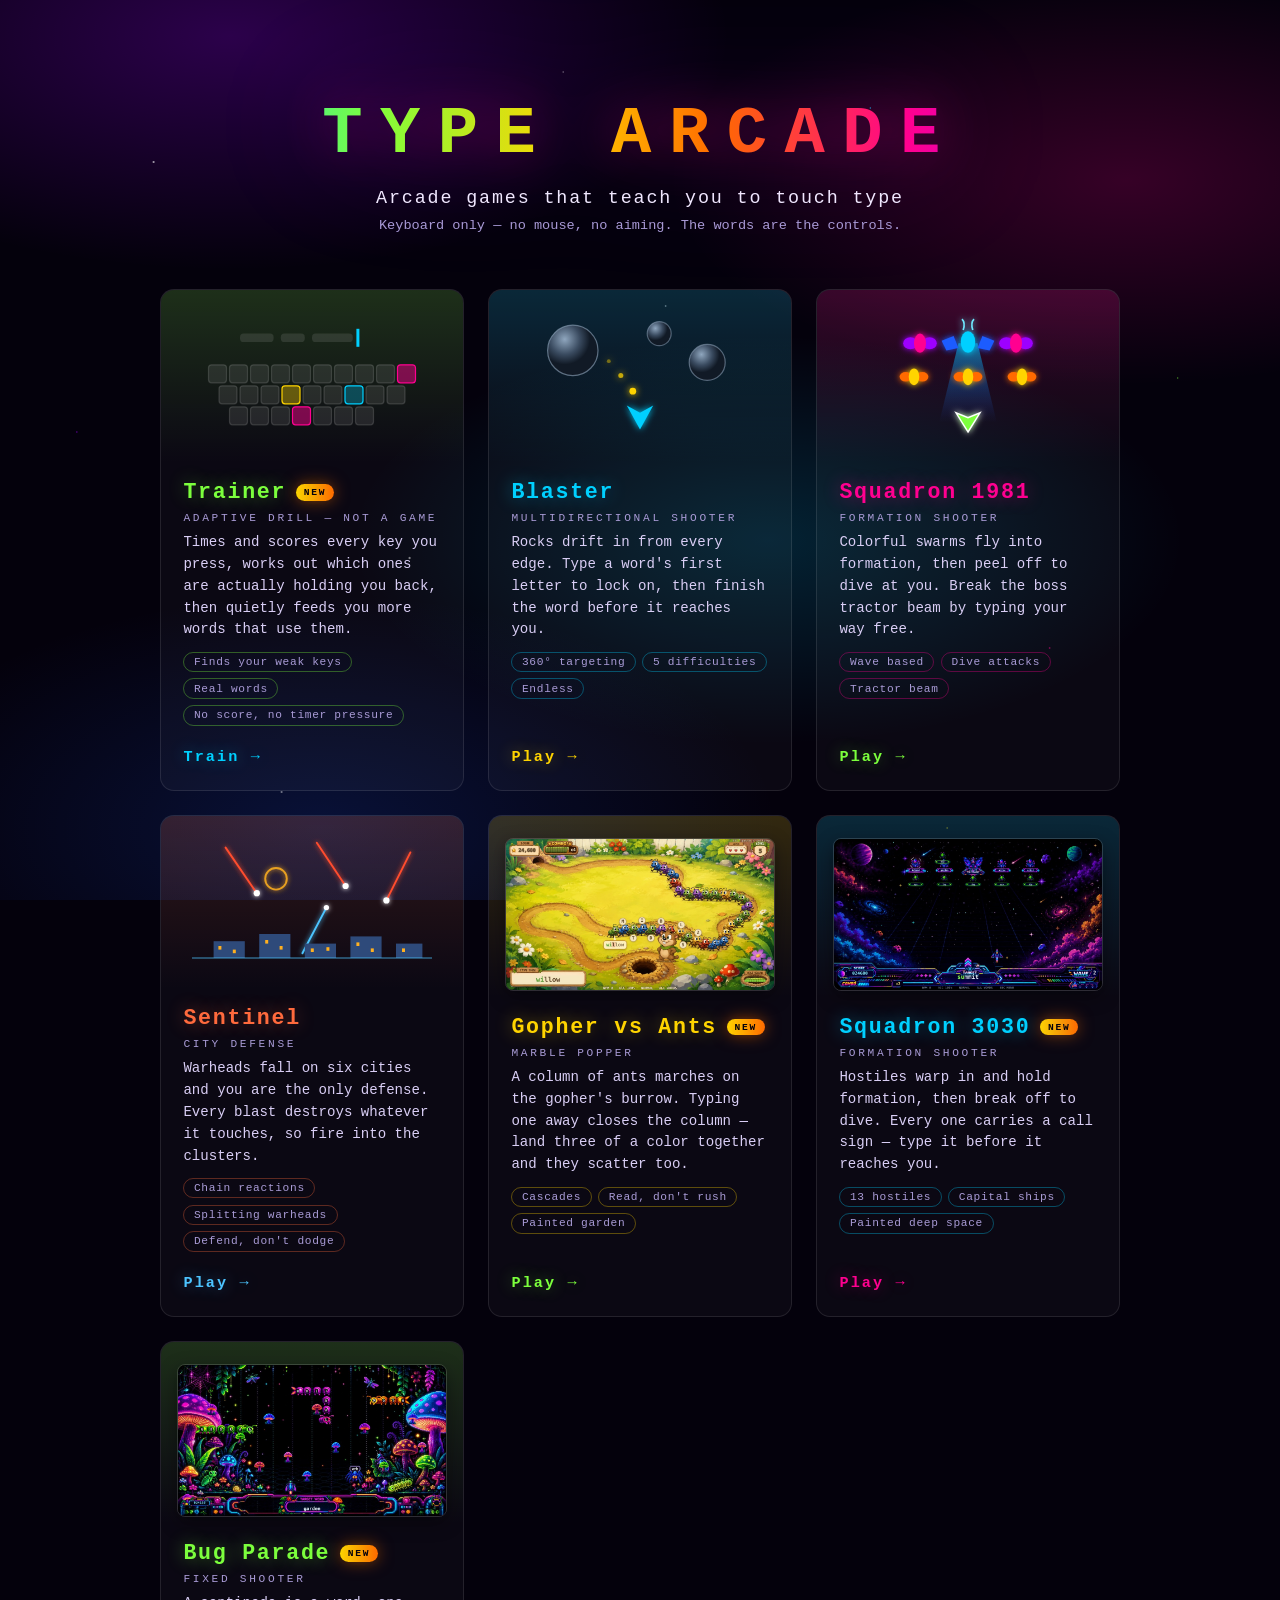
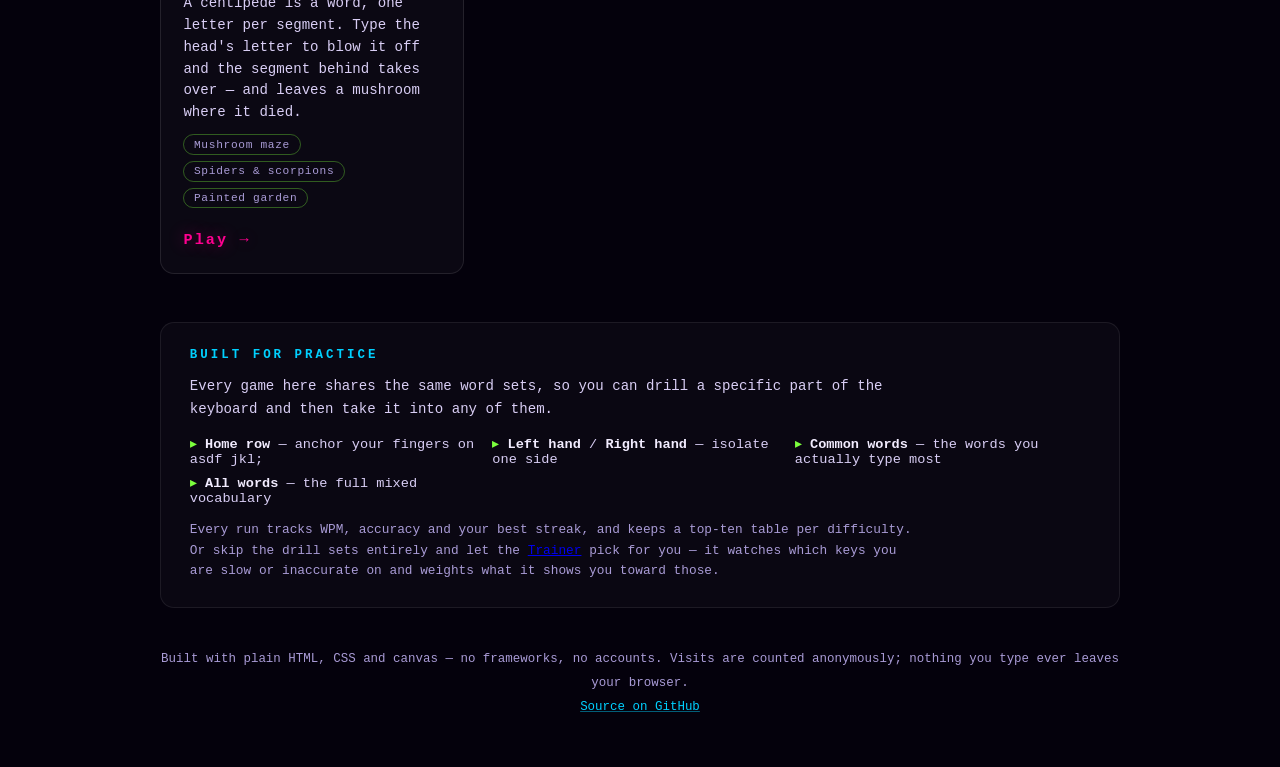
==== index.html @ c2cd56dc "Add Bug Parade, a fixed shooter in a garden A centipede is a word, one letter per segment, head firs" ====
<!DOCTYPE html>
<html lang="en">
<head>
  <meta charset="UTF-8">
  <meta name="viewport" content="width=device-width, initial-scale=1.0">
  <link rel="icon" href="/favicon.ico" sizes="32x32">
  <link rel="icon" href="/favicon.svg" type="image/svg+xml">
  <link rel="apple-touch-icon" href="/apple-touch-icon.png">
  <title>Type Arcade</title>
  <meta name="description" content="Arcade games that teach you to touch type.">
  <link rel="stylesheet" href="hub.css?v=19">
  <script data-goatcounter="https://tippitype.goatcounter.com/count"
          async src="https://gc.zgo.at/count.js"></script>
</head>
<body>
  <div class="stars" aria-hidden="true"></div>

  <header class="hero">
    <h1>TYPE ARCADE</h1>
    <p class="sub">Arcade games that teach you to touch type</p>
    <p class="note">Keyboard only &mdash; no mouse, no aiming. The words are the controls.</p>
  </header>

  <main class="games">
    <a class="card card-trainer" href="trainer/">
      <div class="art" aria-hidden="true">
        <!-- The trainer's own heatmap: most of the board resting, a couple of
             keys running hot because that is what it is currently drilling. -->
        <svg viewBox="0 0 200 120" role="img">
          <g fill="rgba(255,255,255,0.10)">
            <rect x="40" y="18" width="28" height="7" rx="3"/>
            <rect x="74" y="18" width="20" height="7" rx="3"/>
            <rect x="100" y="18" width="34" height="7" rx="3"/>
          </g>
          <rect x="137" y="14" width="2.5" height="15" fill="#00D0FF"/>

          <g fill="rgba(255,255,255,0.09)" stroke="rgba(255,255,255,0.14)" stroke-width="1">
            <rect x="13.75" y="44" width="15" height="15" rx="2.5"/>
            <rect x="31.25" y="44" width="15" height="15" rx="2.5"/>
            <rect x="48.75" y="44" width="15" height="15" rx="2.5"/>
            <rect x="66.25" y="44" width="15" height="15" rx="2.5"/>
            <rect x="83.75" y="44" width="15" height="15" rx="2.5"/>
            <rect x="101.25" y="44" width="15" height="15" rx="2.5"/>
            <rect x="118.75" y="44" width="15" height="15" rx="2.5"/>
            <rect x="136.25" y="44" width="15" height="15" rx="2.5"/>
            <rect x="153.75" y="44" width="15" height="15" rx="2.5"/>
            <rect x="22.5" y="61.5" width="15" height="15" rx="2.5"/>
            <rect x="40" y="61.5" width="15" height="15" rx="2.5"/>
            <rect x="57.5" y="61.5" width="15" height="15" rx="2.5"/>
            <rect x="92.5" y="61.5" width="15" height="15" rx="2.5"/>
            <rect x="110" y="61.5" width="15" height="15" rx="2.5"/>
            <rect x="145" y="61.5" width="15" height="15" rx="2.5"/>
            <rect x="162.5" y="61.5" width="15" height="15" rx="2.5"/>
            <rect x="31.25" y="79" width="15" height="15" rx="2.5"/>
            <rect x="48.75" y="79" width="15" height="15" rx="2.5"/>
            <rect x="66.25" y="79" width="15" height="15" rx="2.5"/>
            <rect x="101.25" y="79" width="15" height="15" rx="2.5"/>
            <rect x="118.75" y="79" width="15" height="15" rx="2.5"/>
            <rect x="136.25" y="79" width="15" height="15" rx="2.5"/>
          </g>

          <!-- Hot: what it is feeding you. Cold: the keys you already own. -->
          <g stroke-width="1">
            <rect x="171.25" y="44" width="15" height="15" rx="2.5"
                  fill="rgba(255,0,144,0.45)" stroke="#FF0090"/>
            <rect x="83.75" y="79" width="15" height="15" rx="2.5"
                  fill="rgba(255,0,144,0.45)" stroke="#FF0090"/>
            <rect x="75" y="61.5" width="15" height="15" rx="2.5"
                  fill="rgba(255,212,0,0.35)" stroke="#FFD400"/>
            <rect x="127.5" y="61.5" width="15" height="15" rx="2.5"
                  fill="rgba(0,208,255,0.28)" stroke="#00D0FF"/>
          </g>
        </svg>
      </div>
      <div class="body">
        <h2>Trainer <span class="badge">NEW</span></h2>
        <p class="genre">Adaptive drill &mdash; not a game</p>
        <p class="desc">Times and scores every key you press, works out which ones
          are actually holding you back, then quietly feeds you more words that
          use them.</p>
        <ul class="tags">
          <li>Finds your weak keys</li>
          <li>Real words</li>
          <li>No score, no timer pressure</li>
        </ul>
        <span class="play">Train &rarr;</span>
      </div>
    </a>

    <a class="card card-blaster" href="blaster/">
      <div class="art" aria-hidden="true">
        <svg viewBox="0 0 200 120" role="img">
          <defs>
            <radialGradient id="rock" cx="34%" cy="28%">
              <stop offset="0%" stop-color="#8FA6BE"/>
              <stop offset="60%" stop-color="#3A4B60"/>
              <stop offset="100%" stop-color="#111A26"/>
            </radialGradient>
            <filter id="bglow" x="-60%" y="-60%" width="220%" height="220%">
              <feGaussianBlur stdDeviation="3" result="b"/>
              <feMerge><feMergeNode in="b"/><feMergeNode in="SourceGraphic"/></feMerge>
            </filter>
          </defs>
          <circle cx="44" cy="32" r="21" fill="url(#rock)" stroke="#9FB4CC" stroke-width="1" stroke-opacity=".55"/>
          <circle cx="156" cy="42" r="15" fill="url(#rock)" stroke="#9FB4CC" stroke-width="1" stroke-opacity=".5"/>
          <circle cx="116" cy="18" r="10" fill="url(#rock)" stroke="#9FB4CC" stroke-width="1" stroke-opacity=".45"/>
          <g filter="url(#bglow)">
            <path d="M100 98 L111 78 L100 84 L89 78 Z" fill="#00D0FF"/>
            <circle cx="94" cy="66" r="2.8" fill="#FFD400"/>
            <circle cx="84" cy="53" r="2.1" fill="#FFD400" opacity=".72"/>
            <circle cx="74" cy="41" r="1.6" fill="#FFD400" opacity=".42"/>
          </g>
        </svg>
      </div>
      <div class="body">
        <h2>Blaster</h2>
        <p class="genre">Multidirectional shooter</p>
        <p class="desc">Rocks drift in from every edge. Type a word's first letter to
          lock on, then finish the word before it reaches you.</p>
        <ul class="tags">
          <li>360&deg; targeting</li>
          <li>5 difficulties</li>
          <li>Endless</li>
        </ul>
        <span class="play">Play &rarr;</span>
      </div>
    </a>

    <a class="card card-squadron" href="squadron/">
      <div class="art" aria-hidden="true">
        <!-- Mirrors the real formation: cyan/blue boss, magenta/purple
             butterflies, yellow/orange bees, lime player under the beam. -->
        <svg viewBox="0 0 200 120" role="img">
          <defs>
            <linearGradient id="beam" x1="0" y1="0" x2="0" y2="1">
              <stop offset="0%" stop-color="#00D0FF" stop-opacity=".55"/>
              <stop offset="100%" stop-color="#1E5BFF" stop-opacity="0"/>
            </linearGradient>
            <filter id="sglow" x="-70%" y="-70%" width="240%" height="240%">
              <feGaussianBlur stdDeviation="2.6" result="b"/>
              <feMerge><feMergeNode in="b"/><feMergeNode in="SourceGraphic"/></feMerge>
            </filter>
          </defs>

          <path d="M92 26 L108 26 L124 92 L76 92 Z" fill="url(#beam)"/>

          <g filter="url(#sglow)">
            <!-- boss: cyan body, blue wings -->
            <g>
              <path d="M88 20 L78 24 L82 32 L92 30 Z" fill="#1E5BFF"/>
              <path d="M112 20 L122 24 L118 32 L108 30 Z" fill="#1E5BFF"/>
              <ellipse cx="100" cy="25" rx="6" ry="9" fill="#00D0FF"/>
              <path d="M96 15 q2 -6 -1 -9 M104 15 q-2 -6 1 -9" stroke="#6FE9FF" stroke-width="1.4" fill="none"/>
            </g>
            <!-- butterflies: magenta body, purple wings -->
            <g>
              <ellipse cx="52" cy="26" rx="6" ry="5" fill="#9D00FF"/>
              <ellipse cx="68" cy="26" rx="6" ry="5" fill="#9D00FF"/>
              <ellipse cx="60" cy="26" rx="5" ry="8" fill="#FF0090"/>
              <ellipse cx="132" cy="26" rx="6" ry="5" fill="#9D00FF"/>
              <ellipse cx="148" cy="26" rx="6" ry="5" fill="#9D00FF"/>
              <ellipse cx="140" cy="26" rx="5" ry="8" fill="#FF0090"/>
            </g>
            <!-- bees: yellow body, orange wings -->
            <g>
              <ellipse cx="48" cy="54" rx="5" ry="4" fill="#FF6A00"/>
              <ellipse cx="62" cy="54" rx="5" ry="4" fill="#FF6A00"/>
              <ellipse cx="55" cy="54" rx="4.4" ry="7" fill="#FFD400"/>
              <ellipse cx="93" cy="54" rx="5" ry="4" fill="#FF6A00"/>
              <ellipse cx="107" cy="54" rx="5" ry="4" fill="#FF6A00"/>
              <ellipse cx="100" cy="54" rx="4.4" ry="7" fill="#FFD400"/>
              <ellipse cx="138" cy="54" rx="5" ry="4" fill="#FF6A00"/>
              <ellipse cx="152" cy="54" rx="5" ry="4" fill="#FF6A00"/>
              <ellipse cx="145" cy="54" rx="4.4" ry="7" fill="#FFD400"/>
            </g>
            <!-- player: lime -->
            <path d="M100 100 L110 84 L100 88 L90 84 Z" fill="#7CFF3D" stroke="#FFFFFF" stroke-width="1.2"/>
          </g>
        </svg>
      </div>
      <div class="body">
        <h2>Squadron 1981</h2>
        <p class="genre">Formation shooter</p>
        <p class="desc">Colorful swarms fly into formation, then peel off to dive at you.
          Break the boss tractor beam by typing your way free.</p>
        <ul class="tags">
          <li>Wave based</li>
          <li>Dive attacks</li>
          <li>Tractor beam</li>
        </ul>
        <span class="play">Play &rarr;</span>
      </div>
    </a>

    <a class="card card-sentinel" href="sentinel/">
      <div class="art" aria-hidden="true">
        <!-- Warheads falling on a lit skyline, with one interceptor rising -->
        <svg viewBox="0 0 200 120" role="img">
          <defs>
            <filter id="nglow" x="-70%" y="-70%" width="240%" height="240%">
              <feGaussianBlur stdDeviation="2.4" result="b"/>
              <feMerge><feMergeNode in="b"/><feMergeNode in="SourceGraphic"/></feMerge>
            </filter>
          </defs>
          <g filter="url(#nglow)" stroke-linecap="round">
            <path d="M28 8 L54 46" stroke="#FF4D2E" stroke-width="1.6" fill="none"/>
            <circle cx="54" cy="46" r="2.6" fill="#FFFFFF"/>
            <path d="M104 4 L128 40" stroke="#FF4D2E" stroke-width="1.6" fill="none"/>
            <circle cx="128" cy="40" r="2.6" fill="#FFFFFF"/>
            <path d="M182 12 L162 52" stroke="#FF4D2E" stroke-width="1.6" fill="none"/>
            <circle cx="162" cy="52" r="2.6" fill="#FFFFFF"/>
            <path d="M92 96 L112 58" stroke="#4DC4FF" stroke-width="1.6" fill="none"/>
            <circle cx="112" cy="58" r="2.2" fill="#FFFFFF"/>
            <circle cx="70" cy="34" r="9" fill="none" stroke="#FFB020" stroke-width="1.6" opacity=".85"/>
          </g>
          <g fill="#2E4A7A">
            <rect x="18" y="86" width="26" height="14"/>
            <rect x="56" y="80" width="26" height="20"/>
            <rect x="94" y="88" width="26" height="12"/>
            <rect x="132" y="82" width="26" height="18"/>
            <rect x="170" y="88" width="22" height="12"/>
          </g>
          <g fill="#FFB020">
            <rect x="22" y="90" width="2.5" height="3"/><rect x="34" y="93" width="2.5" height="3"/>
            <rect x="61" y="85" width="2.5" height="3"/><rect x="73" y="90" width="2.5" height="3"/>
            <rect x="99" y="92" width="2.5" height="3"/><rect x="112" y="91" width="2.5" height="3"/>
            <rect x="137" y="87" width="2.5" height="3"/><rect x="149" y="92" width="2.5" height="3"/>
            <rect x="175" y="92" width="2.5" height="3"/>
          </g>
          <path d="M0 100 L200 100" stroke="#4DC4FF" stroke-width="1.2" opacity=".5"/>
        </svg>
      </div>
      <div class="body">
        <h2>Sentinel</h2>
        <p class="genre">City defense</p>
        <p class="desc">Warheads fall on six cities and you are the only defense.
          Every blast destroys whatever it touches, so fire into the clusters.</p>
        <ul class="tags">
          <li>Chain reactions</li>
          <li>Splitting warheads</li>
          <li>Defend, don't dodge</li>
        </ul>
        <span class="play">Play &rarr;</span>
      </div>
    </a>

    <a class="card card-burrow" href="burrow/">
      <div class="art" aria-hidden="true">
        <!-- The real thing: a frame of play, rather than a drawing of it -->
        <img src="burrow/images/card.jpg" alt="" width="960" height="540" loading="lazy">
      </div>
      <div class="body">
        <h2>Gopher vs Ants <span class="badge">NEW</span></h2>
        <p class="genre">Marble popper</p>
        <p class="desc">A column of ants marches on the gopher's burrow. Typing one
          away closes the column &mdash; land three of a color together and they
          scatter too.</p>
        <ul class="tags">
          <li>Cascades</li>
          <li>Read, don't rush</li>
          <li>Painted garden</li>
        </ul>
        <span class="play">Play &rarr;</span>
      </div>
    </a>

    <a class="card card-sq3030" href="squadron3030/">
      <div class="art" aria-hidden="true">
        <!-- A frame of play, rather than a drawing of it -->
        <img src="squadron3030/images/card.jpg" alt="" width="960" height="540" loading="lazy">
      </div>
      <div class="body">
        <h2>Squadron 3030 <span class="badge">NEW</span></h2>
        <p class="genre">Formation shooter</p>
        <p class="desc">Hostiles warp in and hold formation, then break off to dive.
          Every one carries a call sign &mdash; type it before it reaches you.</p>
        <ul class="tags">
          <li>13 hostiles</li>
          <li>Capital ships</li>
          <li>Painted deep space</li>
        </ul>
        <span class="play">Play &rarr;</span>
      </div>
    </a>

    <a class="card card-bugparade" href="bugparade/">
      <div class="art" aria-hidden="true">
        <!-- A frame of play, rather than a drawing of it -->
        <img src="bugparade/images/card.jpg" alt="" width="960" height="540" loading="lazy">
      </div>
      <div class="body">
        <h2>Bug Parade <span class="badge">NEW</span></h2>
        <p class="genre">Fixed shooter</p>
        <p class="desc">A centipede is a word, one letter per segment. Type the
          head's letter to blow it off and the segment behind takes over &mdash;
          and leaves a mushroom where it died.</p>
        <ul class="tags">
          <li>Mushroom maze</li>
          <li>Spiders &amp; scorpions</li>
          <li>Painted garden</li>
        </ul>
        <span class="play">Play &rarr;</span>
      </div>
    </a>
  </main>

  <section class="drills">
    <h3>Built for practice</h3>
    <p>Every game here shares the same word sets, so you can drill a specific part of
      the keyboard and then take it into any of them.</p>
    <ul>
      <li><strong>Home row</strong> &mdash; anchor your fingers on asdf&nbsp;jkl;</li>
      <li><strong>Left hand</strong> / <strong>Right hand</strong> &mdash; isolate one side</li>
      <li><strong>Common words</strong> &mdash; the words you actually type most</li>
      <li><strong>All words</strong> &mdash; the full mixed vocabulary</li>
    </ul>
    <p class="stat-note">Every run tracks WPM, accuracy and your best streak, and
      keeps a top-ten table per difficulty.</p>
    <p class="stat-note">Or skip the drill sets entirely and let the
      <a href="trainer/">Trainer</a> pick for you &mdash; it watches which keys you
      are slow or inaccurate on and weights what it shows you toward those.</p>
  </section>

  <footer>
    <p>Built with plain HTML, CSS and canvas &mdash; no frameworks, no accounts.
      Visits are counted anonymously; nothing you type ever leaves your browser.</p>
    <p><a href="https://github.com/nscott9350/TypingGames">Source on GitHub</a></p>
  </footer>
</body>
</html>
---- hub.css ----
* {
  margin: 0;
  padding: 0;
  box-sizing: border-box;
}

:root {
  --mono: ui-monospace, "SF Mono", Menlo, Consolas, "Courier New", monospace;

  /* The same pure hues the games use, so the front door matches the rooms */
  --blue: #1E5BFF;
  --cyan: #00D0FF;
  --purple: #9D00FF;
  --magenta: #FF0090;
  --orange: #FF6A00;
  --yellow: #FFD400;
  --lime: #7CFF3D;

  --text: #F2ECFF;
  --dim: #A99BD6;
  --bg: #04010C;
}

html {
  scroll-behavior: smooth;
}

body {
  min-height: 100%;
  font-family: var(--mono);
  color: var(--text);
  /* Tight saturated pools over a near-black ground, matching the games */
  background:
    radial-gradient(ellipse 60% 40% at 18% 4%, rgba(157, 0, 255, 0.26), transparent 65%),
    radial-gradient(ellipse 55% 35% at 88% 20%, rgba(255, 0, 144, 0.2), transparent 65%),
    radial-gradient(ellipse 50% 35% at 60% 60%, rgba(0, 208, 255, 0.16), transparent 65%),
    radial-gradient(ellipse 55% 40% at 25% 92%, rgba(30, 91, 255, 0.18), transparent 65%),
    var(--bg);
  background-attachment: fixed;
  padding: 0 1.25rem 3rem;
  -webkit-font-smoothing: antialiased;
}

/* Starfield with a few colored stars, as in the games */
.stars {
  position: fixed;
  inset: 0;
  pointer-events: none;
  z-index: 0;
  background-image:
    radial-gradient(1.5px 1.5px at 12% 18%, rgba(255,255,255,0.85), transparent),
    radial-gradient(1.2px 1.2px at 68% 12%, rgba(0,208,255,0.8), transparent),
    radial-gradient(1.6px 1.6px at 32% 62%, rgba(255,255,255,0.7), transparent),
    radial-gradient(1.3px 1.3px at 82% 72%, rgba(255,0,144,0.65), transparent),
    radial-gradient(1.3px 1.3px at 52% 34%, rgba(255,255,255,0.55), transparent),
    radial-gradient(1.2px 1.2px at 92% 42%, rgba(124,255,61,0.6), transparent),
    radial-gradient(1.5px 1.5px at 22% 88%, rgba(255,255,255,0.6), transparent),
    radial-gradient(1.2px 1.2px at 74% 92%, rgba(255,212,0,0.55), transparent),
    radial-gradient(1.1px 1.1px at 44% 8%, rgba(255,255,255,0.5), transparent),
    radial-gradient(1.2px 1.2px at 6% 48%, rgba(157,0,255,0.6), transparent);
  background-size: 100% 100%;
}

.hero, .games, .drills, footer {
  position: relative;
  z-index: 1;
  max-width: 60rem;
  margin: 0 auto;
}

.hero {
  text-align: center;
  padding: clamp(3rem, 9vw, 6rem) 0 clamp(2rem, 5vw, 3.5rem);
}

.hero h1 {
  font-size: clamp(2.1rem, 7vw, 4.2rem);
  letter-spacing: 0.26em;
  font-weight: 700;
  /* Runs the full arcade spectrum, each stop a pure hue */
  background: linear-gradient(90deg,
    var(--cyan) 0%,
    var(--lime) 22%,
    var(--yellow) 42%,
    var(--orange) 58%,
    var(--magenta) 78%,
    var(--purple) 100%);
  -webkit-background-clip: text;
  background-clip: text;
  color: transparent;
  filter: drop-shadow(0 0 26px rgba(255, 0, 144, 0.45))
          drop-shadow(0 0 60px rgba(157, 0, 255, 0.3));
}

.hero .sub {
  margin-top: 1rem;
  font-size: clamp(0.95rem, 2vw, 1.15rem);
  color: var(--text);
  letter-spacing: 0.1em;
}

.hero .note {
  margin-top: 0.55rem;
  font-size: 0.85rem;
  color: var(--dim);
}

/* ---- Game cards ---- */
.games {
  display: grid;
  grid-template-columns: repeat(auto-fit, minmax(19rem, 1fr));
  gap: 1.5rem;
}

.card {
  --accent: var(--cyan);
  --accent-2: var(--yellow);
  display: flex;
  flex-direction: column;
  text-decoration: none;
  color: inherit;
  border-radius: 14px;
  overflow: hidden;
  background: rgba(255, 255, 255, 0.03);
  border: 1px solid rgba(255, 255, 255, 0.1);
  transition: transform 0.18s ease, box-shadow 0.18s ease, border-color 0.18s ease;
}

.card-trainer {
  --accent: var(--lime);
  --accent-2: var(--cyan);
}

.card-squadron {
  --accent: var(--magenta);
  --accent-2: var(--lime);
}

.card-sentinel {
  --accent: #FF6A3D;
  --accent-2: #4DC4FF;
}

.card-burrow {
  --accent: #FFD400;
  --accent-2: #7CFF3D;
}

.card-sq3030 {
  --accent: #00D0FF;
  --accent-2: #FF0090;
}

.card-bugparade {
  --accent: #7CFF3D;
  --accent-2: #FF0090;
}

.card:hover {
  transform: translateY(-5px);
  border-color: color-mix(in srgb, var(--accent) 55%, transparent);
  box-shadow: 0 14px 44px color-mix(in srgb, var(--accent) 32%, transparent);
}

.art {
  padding: 1.4rem 1rem 0.4rem;
  display: flex;
  justify-content: center;
  /* Plain fallback first: where color-mix is unsupported the whole
     declaration is dropped, and a shorthand would leave nothing behind. */
  background: linear-gradient(180deg, rgba(255, 255, 255, 0.07), transparent);
  background: linear-gradient(180deg,
    color-mix(in srgb, var(--accent) 16%, transparent), transparent);
}

.art svg {
  width: 100%;
  max-width: 15rem;
  height: auto;
}

/* The painted games' cards carry a frame of the game itself rather than line
   art, so they want a little more room and an edge to sit behind. */
.art img {
  width: 100%;
  max-width: 17rem;
  height: auto;
  border-radius: 8px;
  border: 1px solid rgba(255, 255, 255, 0.14);
  box-shadow: 0 6px 18px rgba(0, 0, 0, 0.4);
}

.body {
  padding: 1.1rem 1.4rem 1.5rem;
  display: flex;
  flex-direction: column;
  gap: 0.5rem;
  flex: 1;
}

.body h2 {
  font-size: 1.35rem;
  letter-spacing: 0.08em;
  display: flex;
  align-items: center;
  gap: 0.6rem;
  flex-wrap: wrap;
  color: var(--accent);
  text-shadow: 0 0 18px color-mix(in srgb, var(--accent) 45%, transparent);
}

.badge {
  font-size: 0.6rem;
  letter-spacing: 0.18em;
  font-weight: bold;
  color: #04010C;
  background: linear-gradient(90deg, var(--yellow), var(--orange));
  padding: 0.18rem 0.5rem;
  border-radius: 999px;
  box-shadow: 0 0 16px rgba(255, 106, 0, 0.5);
}

.genre {
  font-size: 0.7rem;
  letter-spacing: 0.24em;
  text-transform: uppercase;
  color: var(--dim);
}

.desc {
  font-size: 0.88rem;
  line-height: 1.55;
  color: #D9CEF5;
}

.tags {
  list-style: none;
  display: flex;
  flex-wrap: wrap;
  gap: 0.4rem;
  margin-top: 0.15rem;
}

.tags li {
  font-size: 0.7rem;
  letter-spacing: 0.06em;
  color: var(--dim);
  border: 1px solid rgba(255, 255, 255, 0.18);
  border-color: color-mix(in srgb, var(--accent) 34%, transparent);
  border-radius: 999px;
  padding: 0.2rem 0.6rem;
}

.play {
  margin-top: auto;
  padding-top: 0.9rem;
  font-size: 0.95rem;
  letter-spacing: 0.14em;
  font-weight: bold;
  color: var(--accent-2);
  text-shadow: 0 0 16px color-mix(in srgb, var(--accent-2) 45%, transparent);
}

/* ---- Practice section ---- */
.drills {
  margin-top: 3rem;
  padding: 1.6rem 1.8rem;
  border-radius: 14px;
  background: rgba(255, 255, 255, 0.028);
  border: 1px solid rgba(255, 255, 255, 0.08);
}

.drills h3 {
  font-size: 0.78rem;
  letter-spacing: 0.24em;
  text-transform: uppercase;
  color: var(--cyan);
  margin-bottom: 0.8rem;
}

.drills p {
  font-size: 0.88rem;
  line-height: 1.6;
  color: #D9CEF5;
  max-width: 46rem;
}

.drills ul {
  list-style: none;
  margin: 0.9rem 0;
  display: grid;
  grid-template-columns: repeat(auto-fit, minmax(15rem, 1fr));
  gap: 0.45rem;
  font-size: 0.85rem;
  color: #D9CEF5;
}

.drills li::before {
  content: "▸ ";
  color: var(--lime);
}

.drills strong { color: var(--text); }

.stat-note {
  font-size: 0.8rem !important;
  color: var(--dim) !important;
}

footer {
  margin-top: 2.5rem;
  text-align: center;
  font-size: 0.78rem;
  color: var(--dim);
  line-height: 1.9;
}

footer a {
  color: var(--cyan);
  text-decoration-color: color-mix(in srgb, var(--cyan) 45%, transparent);
}

footer a:hover { color: var(--lime); }
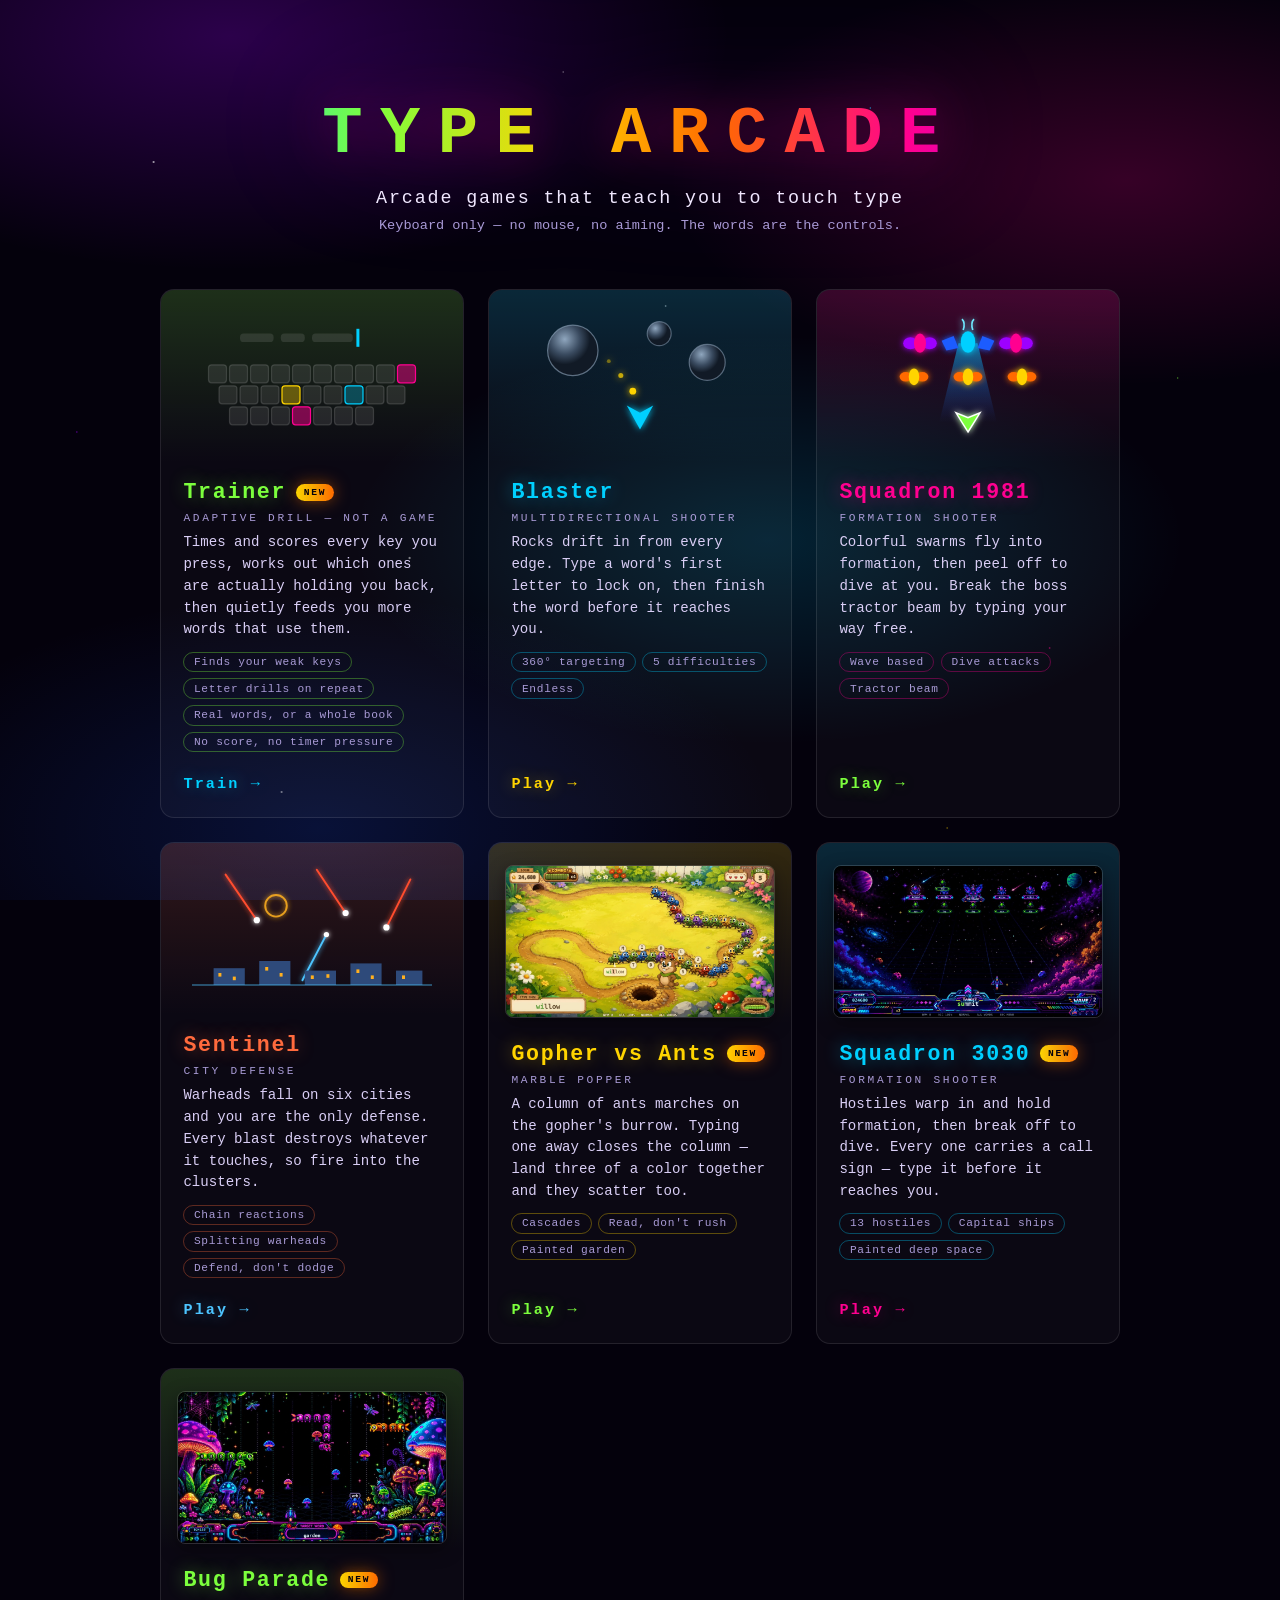
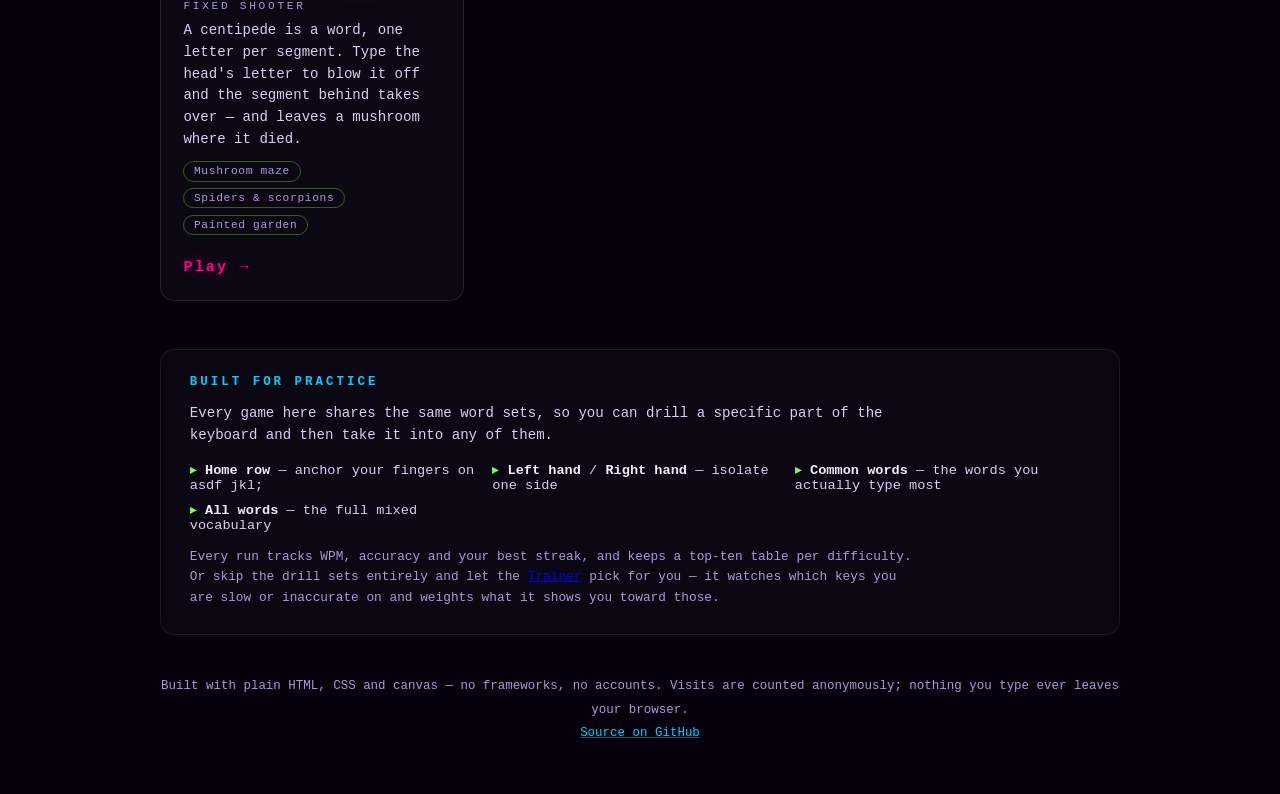
==== commit 62042781: "Repeat one letter drill until the reach sticks The drill exists to measure you, so it never shows th" ====
--- a/index.html
+++ b/index.html
@@ -80,7 +80,8 @@
           use them.</p>
         <ul class="tags">
           <li>Finds your weak keys</li>
-          <li>Real words</li>
+          <li>Letter drills on repeat</li>
+          <li>Real words, or a whole book</li>
           <li>No score, no timer pressure</li>
         </ul>
         <span class="play">Train &rarr;</span>
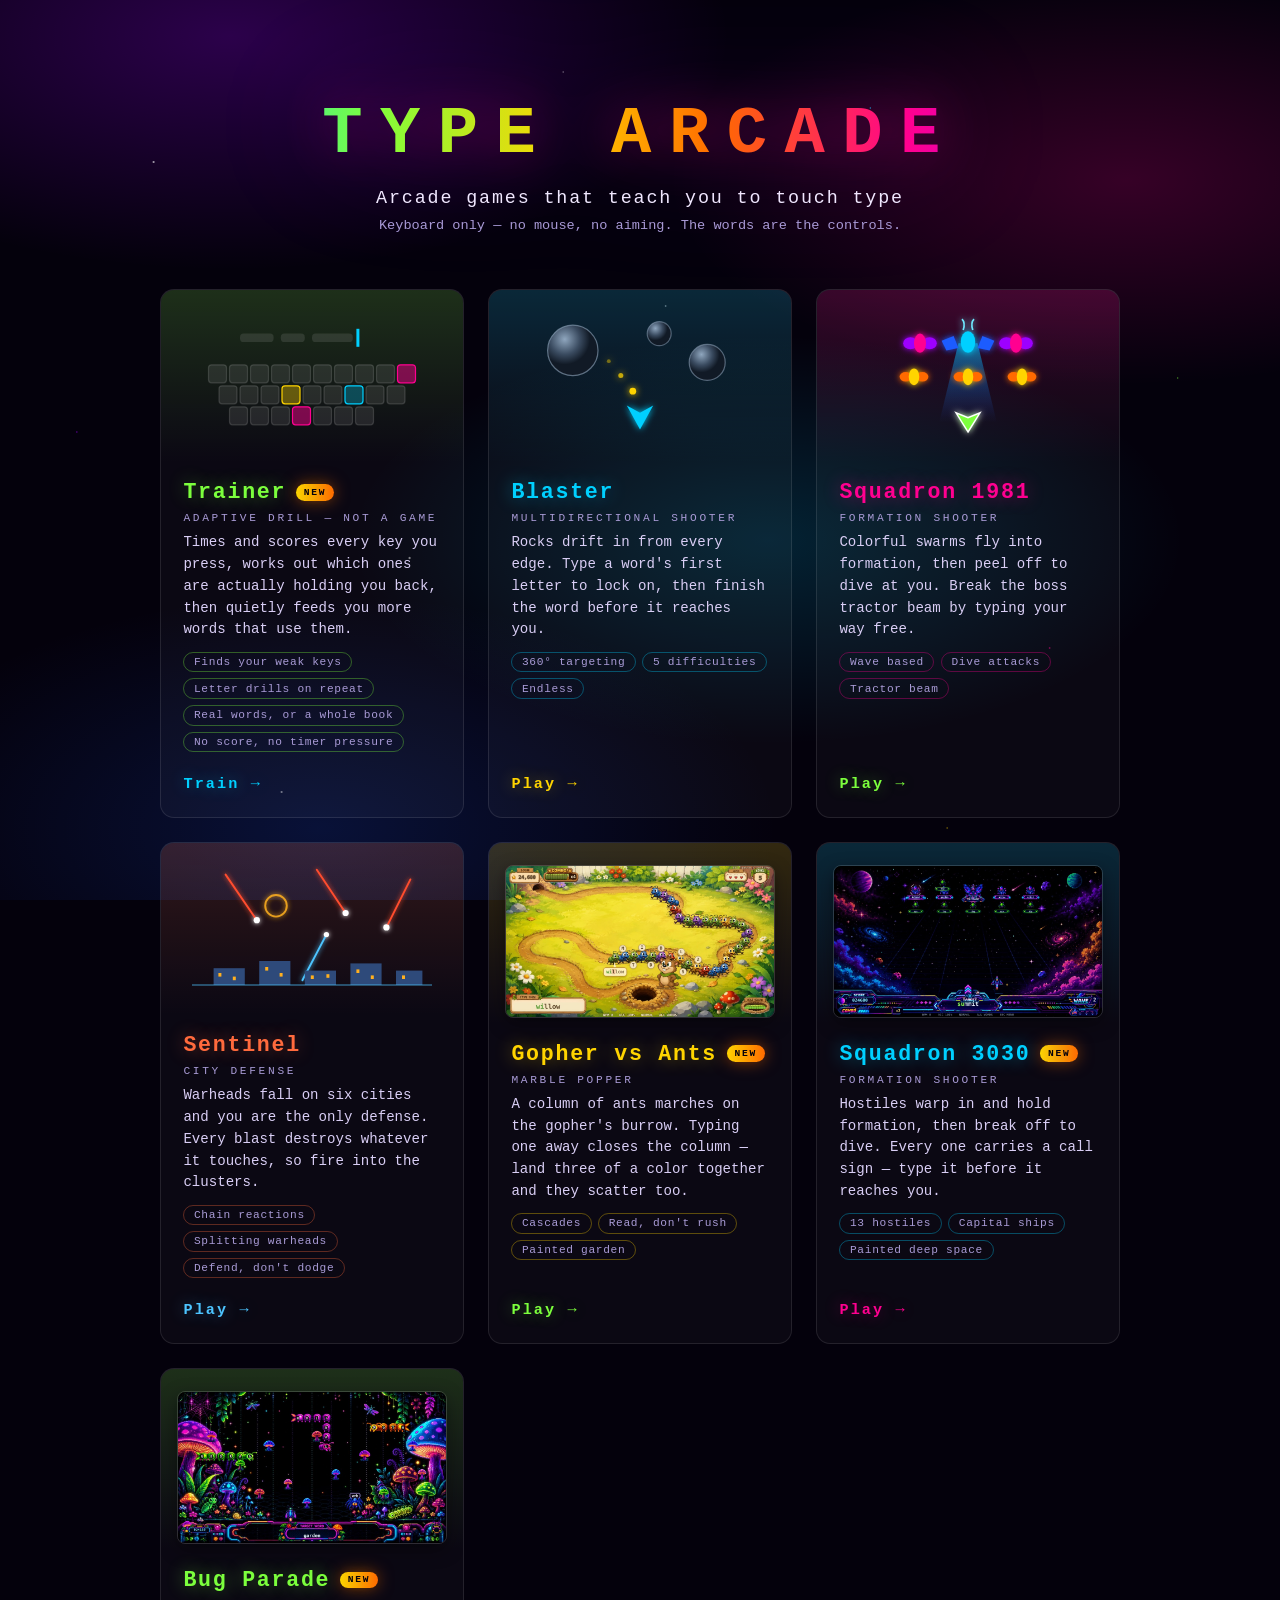
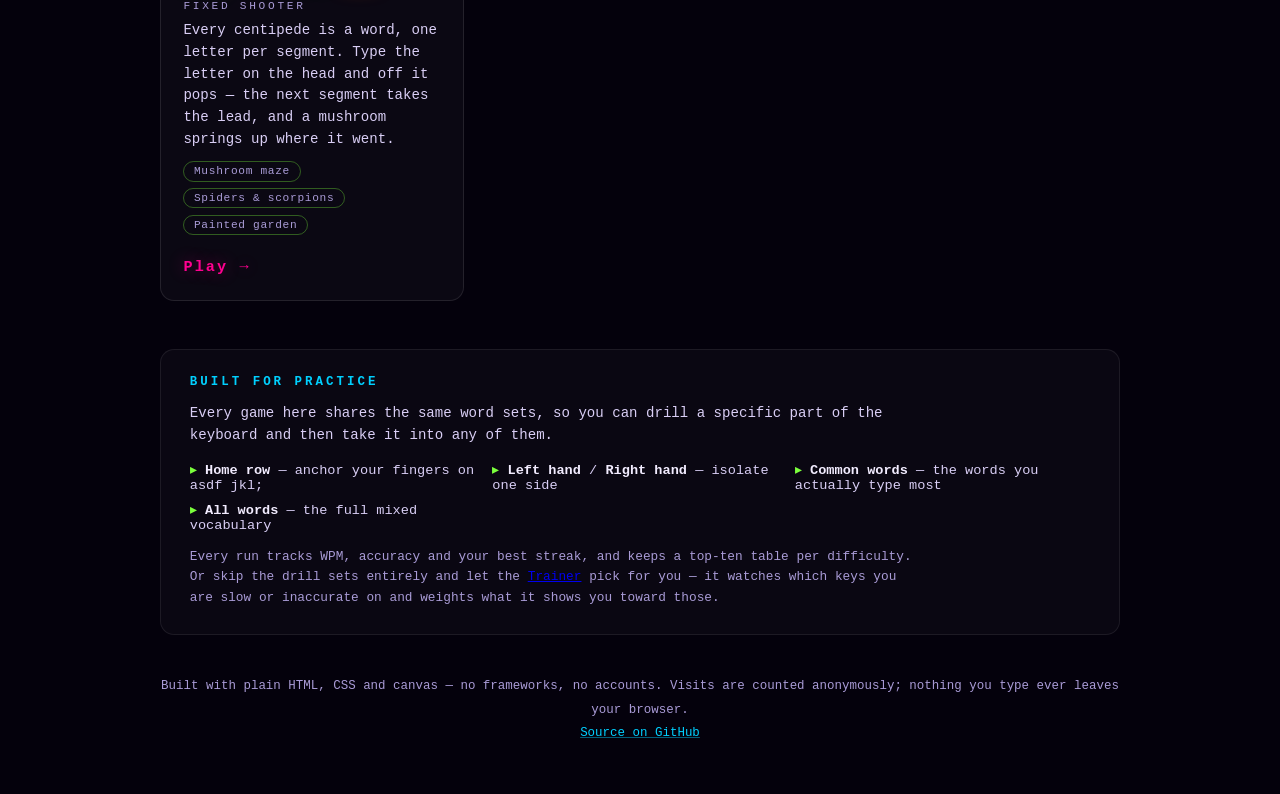
==== commit dec01449: "Say it more gently in Bug Parade The copy a player reads before they play was describing the same ga" ====
--- a/index.html
+++ b/index.html
@@ -292,9 +292,9 @@
       <div class="body">
         <h2>Bug Parade <span class="badge">NEW</span></h2>
         <p class="genre">Fixed shooter</p>
-        <p class="desc">A centipede is a word, one letter per segment. Type the
-          head's letter to blow it off and the segment behind takes over &mdash;
-          and leaves a mushroom where it died.</p>
+        <p class="desc">Every centipede is a word, one letter per segment. Type
+          the letter on the head and off it pops &mdash; the next segment takes
+          the lead, and a mushroom springs up where it went.</p>
         <ul class="tags">
           <li>Mushroom maze</li>
           <li>Spiders &amp; scorpions</li>
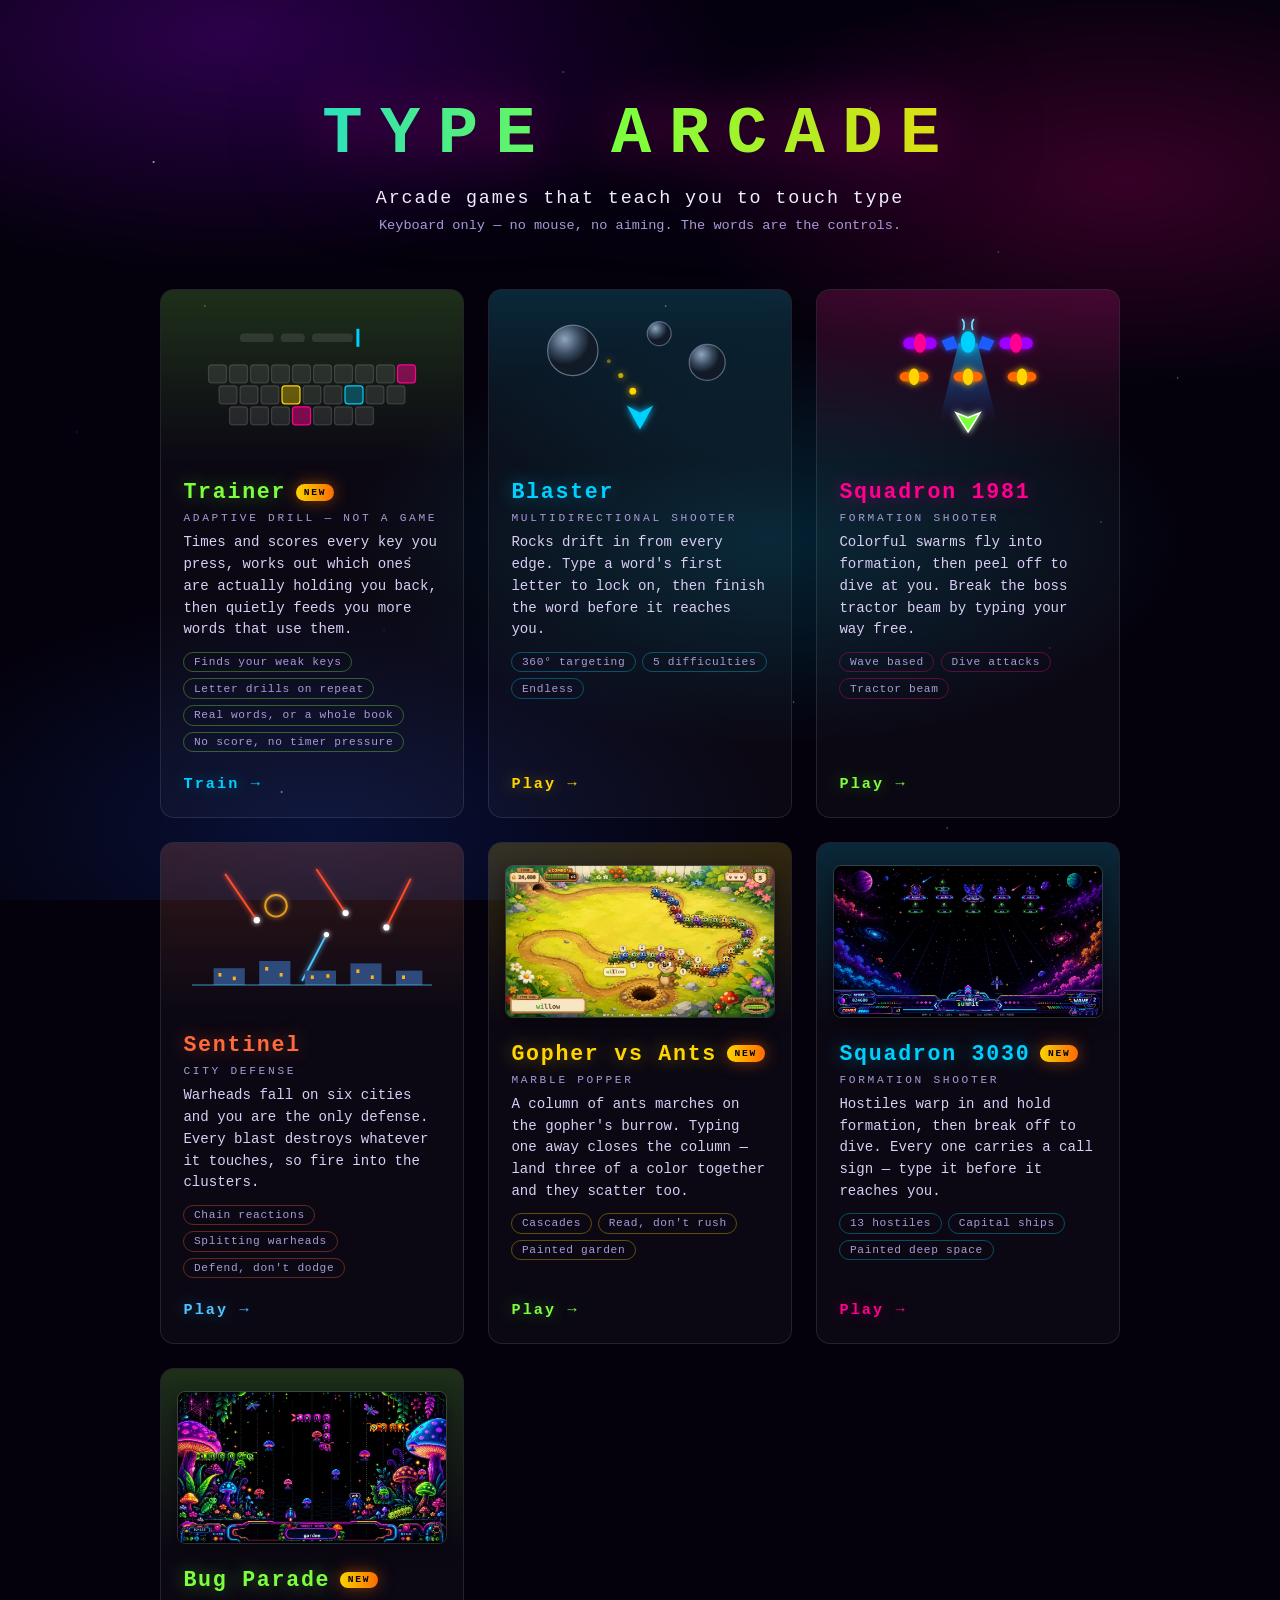
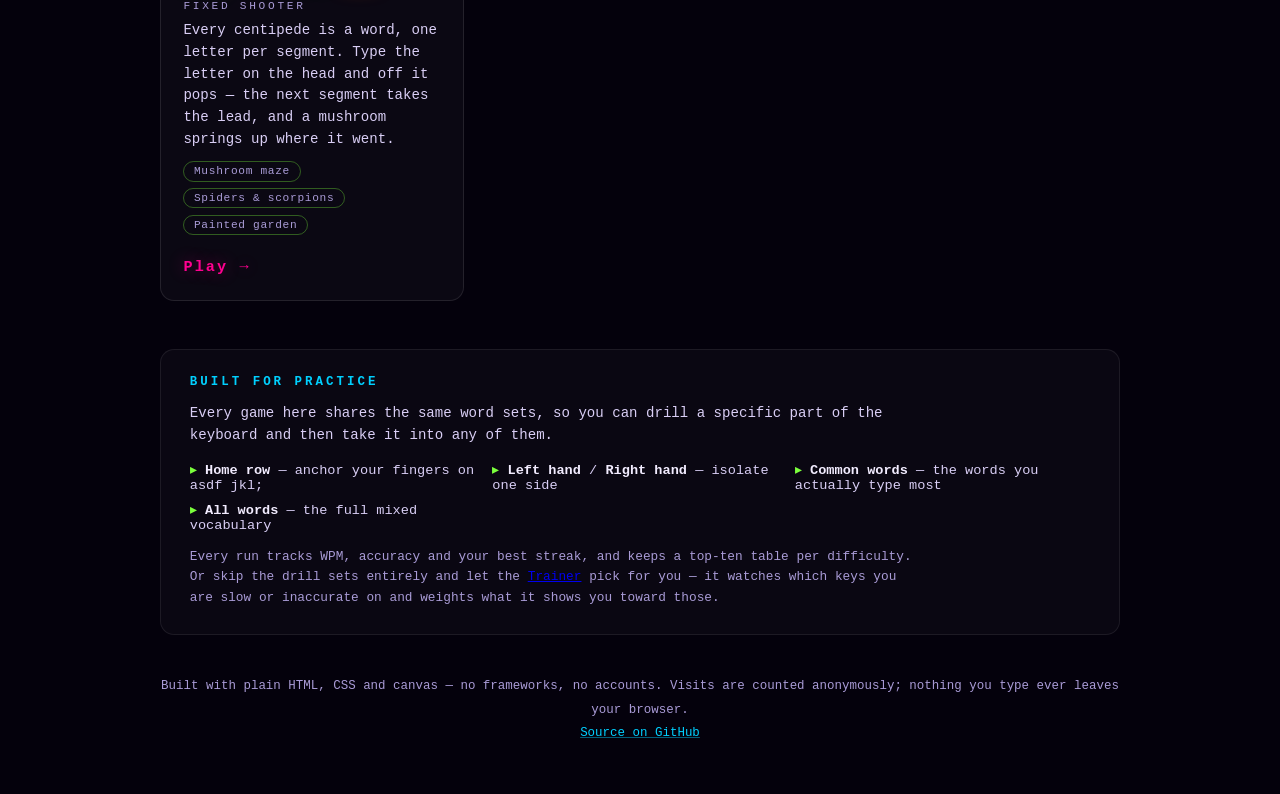
==== commit 69a74567: "Let the arcade's front door move a little The hub had no keyframes in it at all, which is an odd thi" ====
--- a/index.html
+++ b/index.html
@@ -8,7 +8,7 @@
   <link rel="apple-touch-icon" href="/apple-touch-icon.png">
   <title>Type Arcade</title>
   <meta name="description" content="Arcade games that teach you to touch type.">
-  <link rel="stylesheet" href="hub.css?v=19">
+  <link rel="stylesheet" href="hub.css?v=20">
   <script data-goatcounter="https://tippitype.goatcounter.com/count"
           async src="https://gc.zgo.at/count.js"></script>
 </head>
@@ -327,5 +327,42 @@
       Visits are counted anonymously; nothing you type ever leaves your browser.</p>
     <p><a href="https://github.com/nscott9350/TypingGames">Source on GitHub</a></p>
   </footer>
+<!-- The front door of a typing site ought to type. Small enough to live in
+     the page: it has no state to share, nothing else needs it, and a file of
+     its own would only be one more thing to remember to bump on a deploy.
+
+     The characters are already in the markup — the script wraps them and then
+     reveals them in turn, so the line is laid out once and the text is there
+     in full for anyone arriving without scripts. -->
+<script>
+  (function () {
+    const sub = document.querySelector(".hero .sub");
+    if (!sub) return;
+    // Asked for less motion: leave the line exactly as it was written.
+    if (window.matchMedia("(prefers-reduced-motion: reduce)").matches) return;
+
+    const text = sub.textContent.trim();
+    sub.textContent = "";
+    const chars = [];
+    for (const ch of text) {
+      const span = document.createElement("span");
+      span.className = "ch";
+      span.textContent = ch;
+      sub.appendChild(span);
+      chars.push(span);
+    }
+
+    let i = 0;
+    (function step() {
+      if (i > 0) chars[i - 1].classList.remove("cur");
+      if (i >= chars.length) return;
+      chars[i].classList.add("on", "cur");
+      i++;
+      // Spaces come free: pausing on them reads as a stall rather than as
+      // someone typing, since a real space is the fastest key on the board.
+      setTimeout(step, chars[i - 1].textContent === " " ? 12 : 32);
+    })();
+  })();
+</script>
 </body>
 </html>
--- a/hub.css
+++ b/hub.css
@@ -321,3 +321,145 @@
 }
 
 footer a:hover { color: var(--lime); }
+
+/* ============================================================
+   Motion.
+
+   Everything above this line is still, which is an odd thing for the front
+   door of an arcade to be. The rule for what goes in here: it runs once on
+   arrival or it runs slowly forever, and none of it moves while you are
+   reading. A page that fidgets under a paragraph is worse than a page that
+   sits there.
+
+   All of it is switched off wholesale at the bottom for anyone who has asked
+   their system for less motion.
+   ============================================================ */
+
+/* The title already runs the arcade spectrum; this walks the spectrum across
+   it slowly enough that you notice it only if you stop and look. */
+.hero h1 {
+  background-size: 220% auto;
+  animation: hue-drift 14s linear infinite;
+}
+
+@keyframes hue-drift {
+  to { background-position: 220% center; }
+}
+
+/* The starfield was a fixed sheet of dots. Two layers breathing out of phase
+   read as stars; one layer fading in and out together reads as the whole page
+   dimming, which is why the second set lives on ::after rather than being
+   more gradients on the same element. */
+.stars {
+  animation: twinkle-a 7s ease-in-out infinite;
+}
+
+.stars::after {
+  content: "";
+  position: absolute;
+  inset: 0;
+  background-image:
+    radial-gradient(1.4px 1.4px at 40% 22%, rgba(255,255,255,0.7), transparent),
+    radial-gradient(1.2px 1.2px at 86% 58%, rgba(0,208,255,0.6), transparent),
+    radial-gradient(1.3px 1.3px at 16% 34%, rgba(255,212,0,0.5), transparent),
+    radial-gradient(1.1px 1.1px at 62% 78%, rgba(255,255,255,0.55), transparent),
+    radial-gradient(1.2px 1.2px at 30% 70%, rgba(157,0,255,0.5), transparent),
+    radial-gradient(1.3px 1.3px at 78% 28%, rgba(124,255,61,0.45), transparent);
+  animation: twinkle-b 11s ease-in-out infinite;
+}
+
+@keyframes twinkle-a {
+  0%, 100% { opacity: 0.62; }
+  50%      { opacity: 1; }
+}
+
+@keyframes twinkle-b {
+  0%, 100% { opacity: 1; }
+  50%      { opacity: 0.5; }
+}
+
+/* The cards deal themselves in. `backwards` rather than `both` on purpose:
+   `both` would leave the animation's own `transform: none` sitting on the
+   card for good, and an animation outranks a normal rule, so the lift on
+   hover would stop working the moment the entrance finished. */
+.card {
+  animation: deal-in 0.5s cubic-bezier(0.2, 0.7, 0.3, 1) backwards;
+}
+
+.card:nth-child(1) { animation-delay: 0.04s; }
+.card:nth-child(2) { animation-delay: 0.10s; }
+.card:nth-child(3) { animation-delay: 0.16s; }
+.card:nth-child(4) { animation-delay: 0.22s; }
+.card:nth-child(5) { animation-delay: 0.28s; }
+.card:nth-child(6) { animation-delay: 0.34s; }
+.card:nth-child(7) { animation-delay: 0.40s; }
+
+@keyframes deal-in {
+  from { opacity: 0; transform: translateY(16px); }
+}
+
+/* Hover had the card lift but everything inside it stayed put, which made it
+   feel like a sheet of paper rather than a thing with a picture in it. */
+.art img,
+.art svg {
+  transition: transform 0.25s ease;
+}
+
+.card:hover .art img,
+.card:hover .art svg {
+  transform: scale(1.035);
+}
+
+.play {
+  display: inline-block;
+  transition: transform 0.18s ease;
+}
+
+.card:hover .play {
+  transform: translateX(5px);
+}
+
+/* ---- The typed tagline ----
+   Every character is in the page from the start and only revealed in turn, so
+   the line is laid out once and nothing below it moves while it runs. Typing
+   into an empty element instead would reflow the paragraph on the character
+   that wraps and jolt the line under it. */
+.hero .sub .ch {
+  position: relative;
+  opacity: 0;
+}
+
+.hero .sub .ch.on {
+  opacity: 1;
+}
+
+/* The caret rides the character being revealed, so it walks the line the way
+   the trainer's does rather than sitting at a fixed point. */
+.hero .sub .ch.cur::after {
+  content: "";
+  position: absolute;
+  right: -0.09em;
+  top: 0.08em;
+  bottom: 0.08em;
+  width: 2px;
+  background: var(--cyan);
+  box-shadow: 0 0 8px var(--cyan);
+}
+
+@media (prefers-reduced-motion: reduce) {
+  .hero h1,
+  .stars,
+  .stars::after,
+  .card {
+    animation: none;
+  }
+  .art img,
+  .art svg,
+  .play {
+    transition: none;
+  }
+  /* The script leaves the line alone under reduced motion, but if it has
+     already run this keeps every character visible regardless. */
+  .hero .sub .ch { opacity: 1; }
+  .hero .sub .ch.cur::after { display: none; }
+}
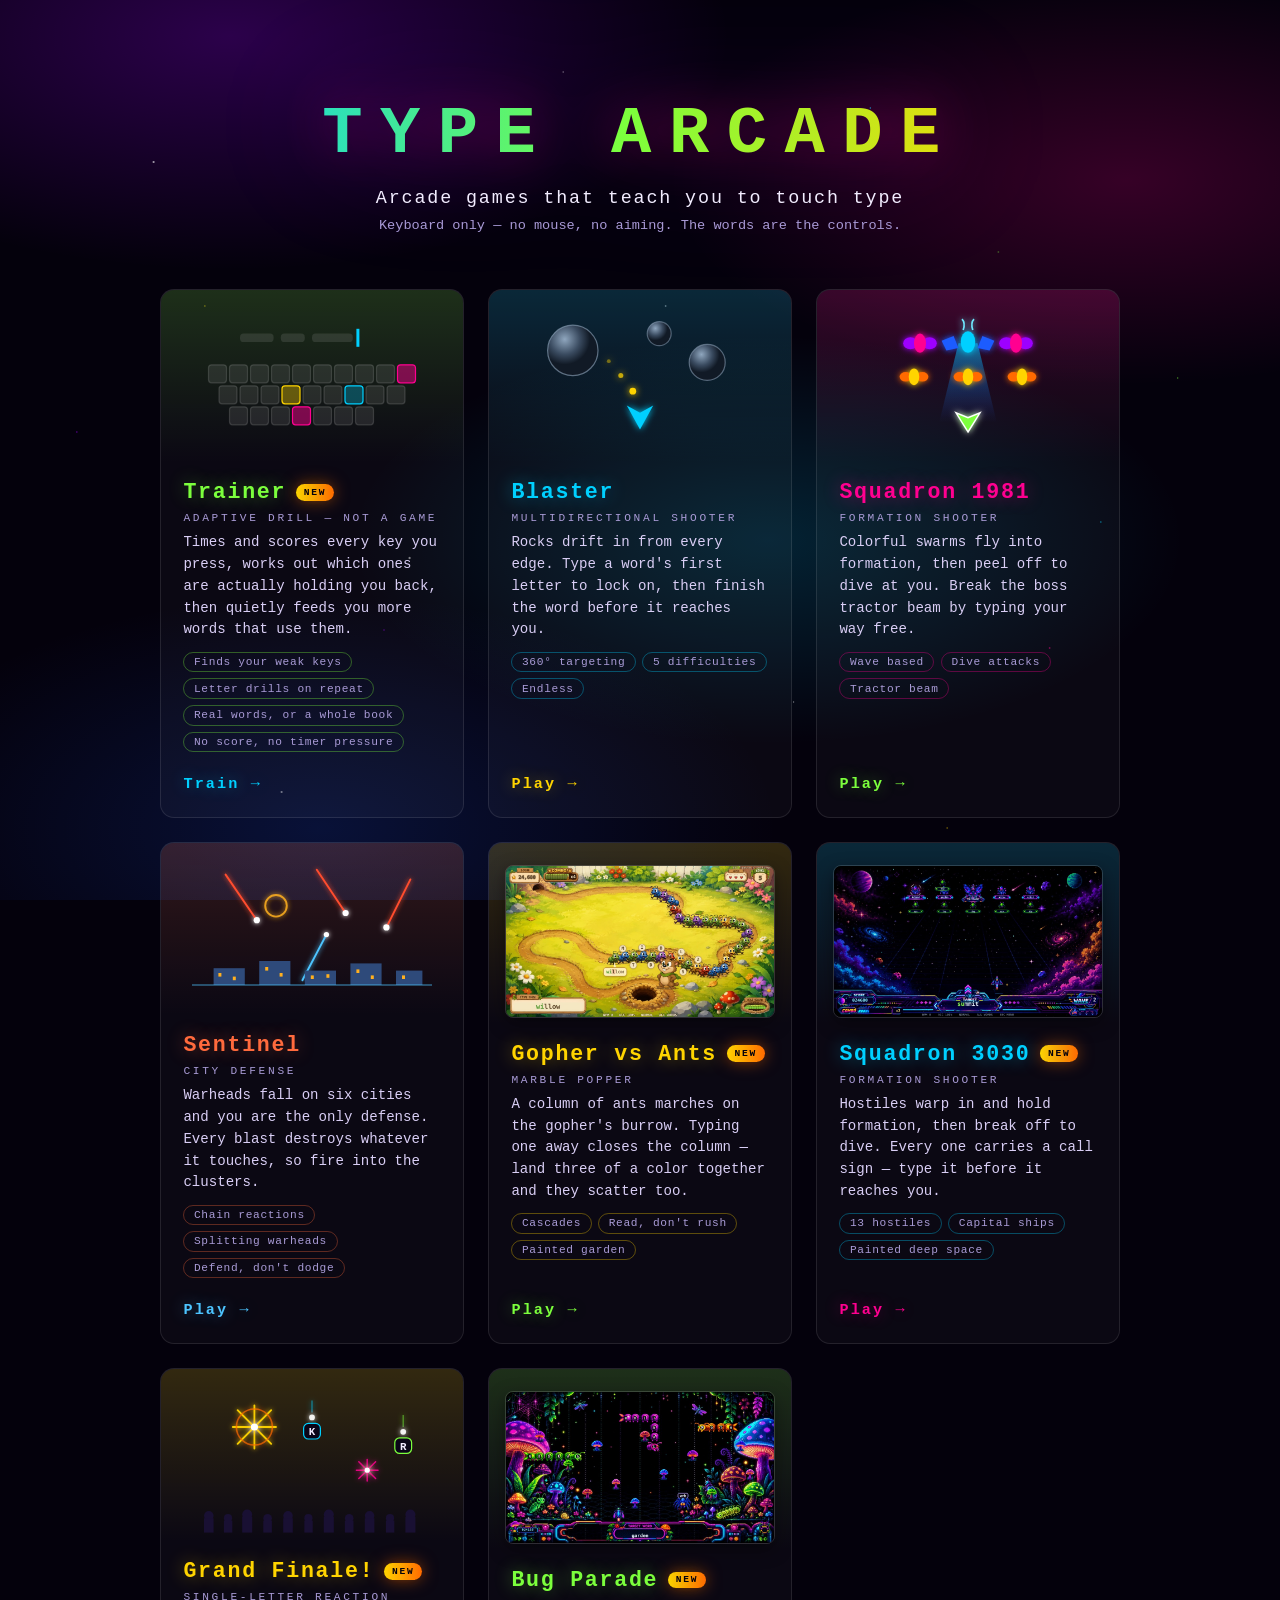
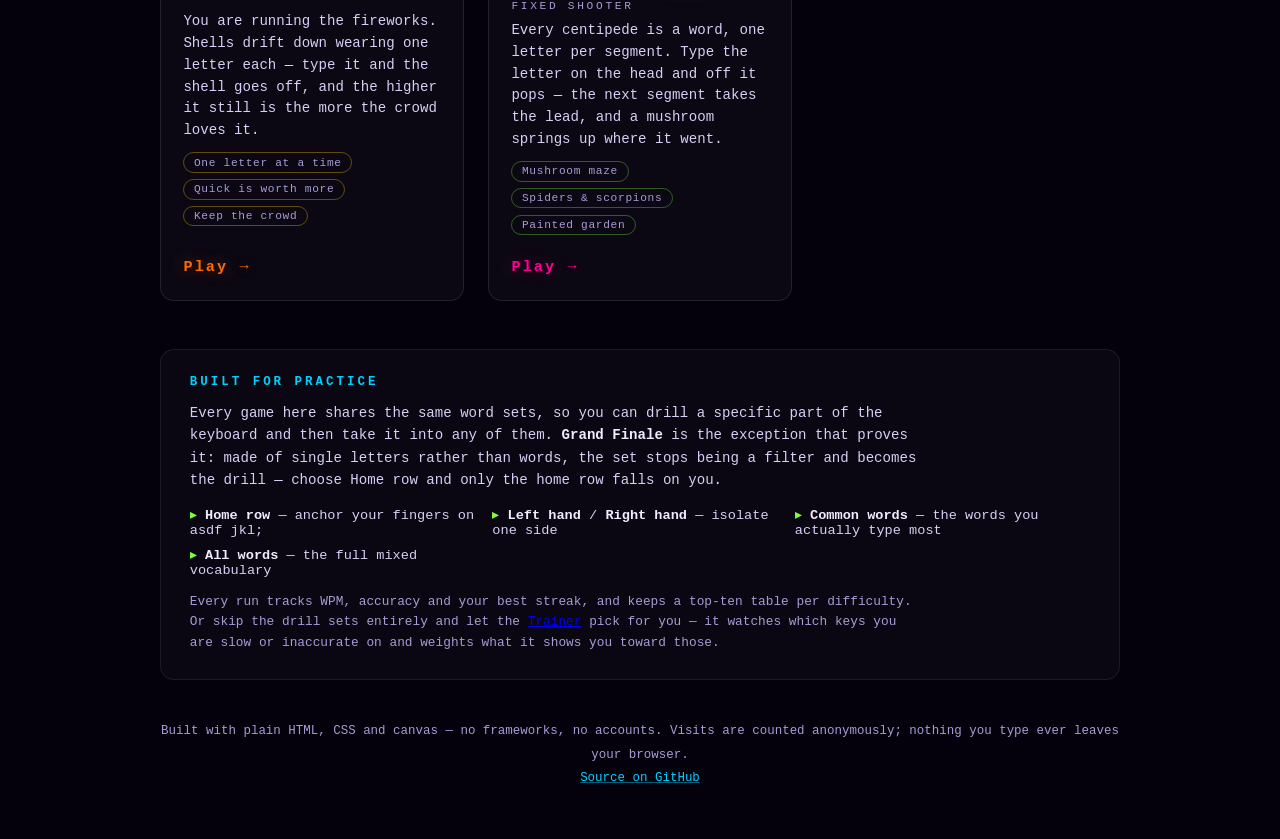
==== commit caff8b5c: "Add Grand Finale!, a fireworks show made of single letters Every other game here is built on words. " ====
--- a/index.html
+++ b/index.html
@@ -8,7 +8,7 @@
   <link rel="apple-touch-icon" href="/apple-touch-icon.png">
   <title>Type Arcade</title>
   <meta name="description" content="Arcade games that teach you to touch type.">
-  <link rel="stylesheet" href="hub.css?v=20">
+  <link rel="stylesheet" href="hub.css?v=21">
   <script data-goatcounter="https://tippitype.goatcounter.com/count"
           async src="https://gc.zgo.at/count.js"></script>
 </head>
@@ -284,6 +284,80 @@
       </div>
     </a>
 
+    <a class="card card-finale" href="finale/">
+      <div class="art" aria-hidden="true">
+        <!-- One burst high, one low, and the shells still on their way down -->
+        <svg viewBox="0 0 200 120" role="img">
+          <defs>
+            <filter id="fglow" x="-70%" y="-70%" width="240%" height="240%">
+              <feGaussianBlur stdDeviation="2.2" result="b"/>
+              <feMerge><feMergeNode in="b"/><feMergeNode in="SourceGraphic"/></feMerge>
+            </filter>
+          </defs>
+          <g filter="url(#fglow)">
+            <!-- the big one, caught high -->
+            <g stroke="#FFD400" stroke-width="1.5" stroke-linecap="round" opacity=".95">
+              <path d="M52 30 L52 12"/><path d="M52 30 L66 16"/><path d="M52 30 L70 30"/>
+              <path d="M52 30 L66 44"/><path d="M52 30 L52 48"/><path d="M52 30 L38 44"/>
+              <path d="M52 30 L34 30"/><path d="M52 30 L38 16"/>
+            </g>
+            <circle cx="52" cy="30" r="15" fill="none" stroke="#FF6A00" stroke-width="1.3" opacity=".7"/>
+            <circle cx="52" cy="30" r="3" fill="#FFFFFF"/>
+
+            <!-- and a smaller one, taken late and low -->
+            <g stroke="#FF0090" stroke-width="1.2" stroke-linecap="round" opacity=".85">
+              <path d="M146 66 L146 57"/><path d="M146 66 L153 59"/><path d="M146 66 L155 66"/>
+              <path d="M146 66 L153 73"/><path d="M146 66 L146 75"/><path d="M146 66 L139 73"/>
+              <path d="M146 66 L137 66"/><path d="M146 66 L139 59"/>
+            </g>
+            <circle cx="146" cy="66" r="2.2" fill="#FFFFFF"/>
+
+            <!-- shells still falling, each wearing its letter -->
+            <g opacity=".9">
+              <circle cx="100" cy="22" r="2.4" fill="#FFFFFF"/>
+              <path d="M100 8 L100 18" stroke="#00D0FF" stroke-width="1.1" opacity=".55"/>
+              <circle cx="176" cy="34" r="2.4" fill="#FFFFFF"/>
+              <path d="M176 20 L176 30" stroke="#7CFF3D" stroke-width="1.1" opacity=".55"/>
+            </g>
+          </g>
+          <g font-family="ui-monospace, Menlo, monospace" font-size="9" font-weight="bold"
+             text-anchor="middle" fill="#F2ECFF">
+            <rect x="93" y="27" width="14" height="13" rx="4" fill="#0A0518" stroke="#00D0FF" stroke-width="1"/>
+            <text x="100" y="37">K</text>
+            <rect x="169" y="39" width="14" height="13" rx="4" fill="#0A0518" stroke="#7CFF3D" stroke-width="1"/>
+            <text x="176" y="49">R</text>
+          </g>
+          <!-- the crowd, watching -->
+          <g fill="#191033">
+            <circle cx="14" cy="104" r="4"/><rect x="10" y="106" width="8" height="12"/>
+            <circle cx="30" cy="106" r="3.4"/><rect x="26.6" y="108" width="7" height="10"/>
+            <circle cx="46" cy="103" r="4.2"/><rect x="41.8" y="105" width="8.4" height="13"/>
+            <circle cx="63" cy="106" r="3.6"/><rect x="59.4" y="108" width="7.2" height="10"/>
+            <circle cx="80" cy="104" r="4"/><rect x="76" y="106" width="8" height="12"/>
+            <circle cx="97" cy="106" r="3.4"/><rect x="93.6" y="108" width="7" height="10"/>
+            <circle cx="114" cy="103" r="4.2"/><rect x="109.8" y="105" width="8.4" height="13"/>
+            <circle cx="131" cy="106" r="3.6"/><rect x="127.4" y="108" width="7.2" height="10"/>
+            <circle cx="148" cy="104" r="4"/><rect x="144" y="106" width="8" height="12"/>
+            <circle cx="165" cy="106" r="3.4"/><rect x="161.6" y="108" width="7" height="10"/>
+            <circle cx="182" cy="103" r="4.2"/><rect x="177.8" y="105" width="8.4" height="13"/>
+          </g>
+        </svg>
+      </div>
+      <div class="body">
+        <h2>Grand Finale! <span class="badge">NEW</span></h2>
+        <p class="genre">Single-letter reaction</p>
+        <p class="desc">You are running the fireworks. Shells drift down wearing one
+          letter each &mdash; type it and the shell goes off, and the higher it
+          still is the more the crowd loves it.</p>
+        <ul class="tags">
+          <li>One letter at a time</li>
+          <li>Quick is worth more</li>
+          <li>Keep the crowd</li>
+        </ul>
+        <span class="play">Play &rarr;</span>
+      </div>
+    </a>
+
     <a class="card card-bugparade" href="bugparade/">
       <div class="art" aria-hidden="true">
         <!-- A frame of play, rather than a drawing of it -->
@@ -308,7 +382,10 @@
   <section class="drills">
     <h3>Built for practice</h3>
     <p>Every game here shares the same word sets, so you can drill a specific part of
-      the keyboard and then take it into any of them.</p>
+      the keyboard and then take it into any of them. <strong>Grand Finale</strong>
+      is the exception that proves it: made of single letters rather than words, the
+      set stops being a filter and becomes the drill &mdash; choose Home row and only
+      the home row falls on you.</p>
     <ul>
       <li><strong>Home row</strong> &mdash; anchor your fingers on asdf&nbsp;jkl;</li>
       <li><strong>Left hand</strong> / <strong>Right hand</strong> &mdash; isolate one side</li>
--- a/hub.css
+++ b/hub.css
@@ -156,6 +156,11 @@
   --accent-2: #FF0090;
 }
 
+.card-finale {
+  --accent: #FFD400;
+  --accent-2: #FF6A00;
+}
+
 .card:hover {
   transform: translateY(-5px);
   border-color: color-mix(in srgb, var(--accent) 55%, transparent);
@@ -393,6 +398,8 @@
 .card:nth-child(5) { animation-delay: 0.28s; }
 .card:nth-child(6) { animation-delay: 0.34s; }
 .card:nth-child(7) { animation-delay: 0.40s; }
+.card:nth-child(8) { animation-delay: 0.46s; }
+.card:nth-child(9) { animation-delay: 0.52s; }
 
 @keyframes deal-in {
   from { opacity: 0; transform: translateY(16px); }
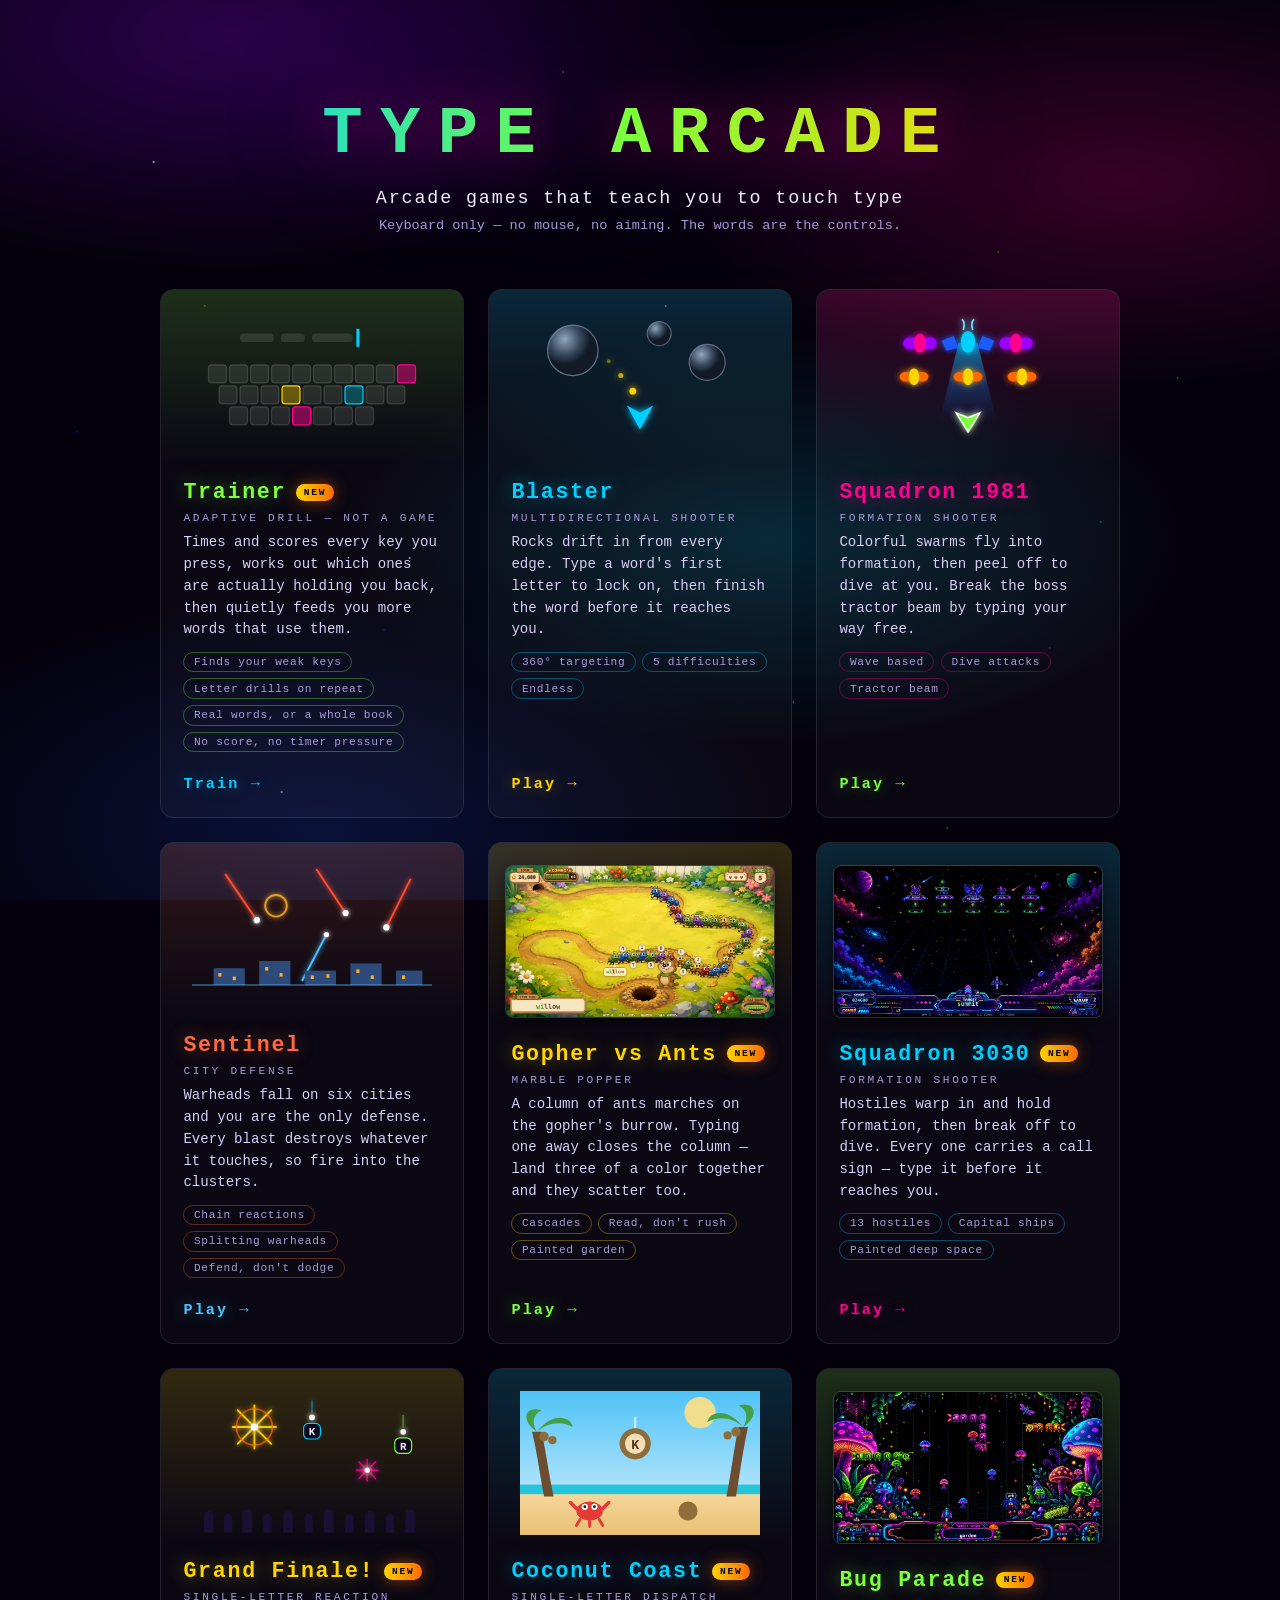
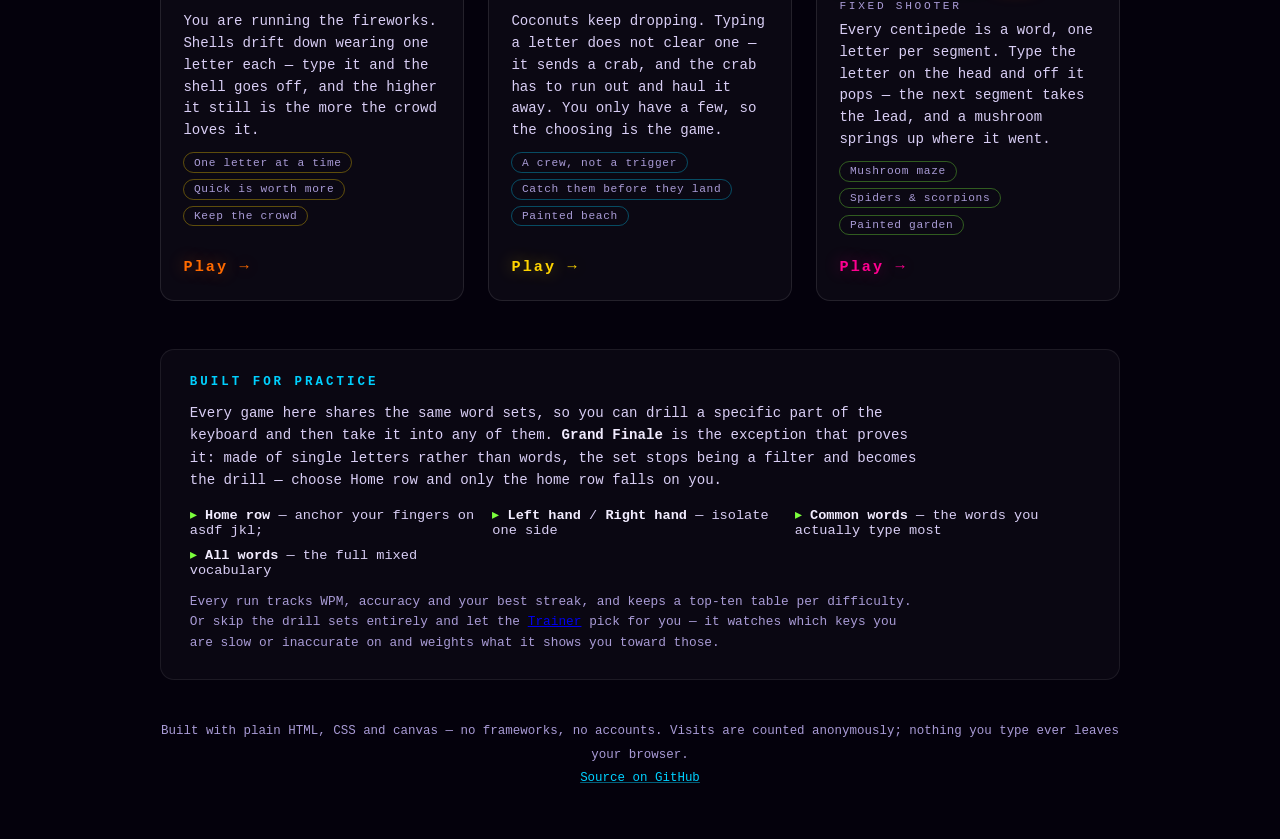
==== commit 30aa34e4: "Add Coconut Coast, where typing sends a crab rather than clearing a coconut It has the same silhouet" ====
--- a/index.html
+++ b/index.html
@@ -8,7 +8,7 @@
   <link rel="apple-touch-icon" href="/apple-touch-icon.png">
   <title>Type Arcade</title>
   <meta name="description" content="Arcade games that teach you to touch type.">
-  <link rel="stylesheet" href="hub.css?v=21">
+  <link rel="stylesheet" href="hub.css?v=22">
   <script data-goatcounter="https://tippitype.goatcounter.com/count"
           async src="https://gc.zgo.at/count.js"></script>
 </head>
@@ -358,6 +358,74 @@
       </div>
     </a>
 
+    <a class="card card-coconut" href="coconut/">
+      <div class="art" aria-hidden="true">
+        <!-- A coconut on its way down, a letter on it, and a crab already going -->
+        <svg viewBox="0 0 200 120" role="img">
+          <defs>
+            <linearGradient id="csky" x1="0" y1="0" x2="0" y2="1">
+              <stop offset="0%" stop-color="#4FC3F7"/><stop offset="100%" stop-color="#B3E5FC"/>
+            </linearGradient>
+            <linearGradient id="csand" x1="0" y1="0" x2="0" y2="1">
+              <stop offset="0%" stop-color="#F6D79B"/><stop offset="100%" stop-color="#E8BE72"/>
+            </linearGradient>
+          </defs>
+          <rect x="0" y="0" width="200" height="86" fill="url(#csky)"/>
+          <rect x="0" y="78" width="200" height="10" fill="#26C6DA"/>
+          <rect x="0" y="86" width="200" height="34" fill="url(#csand)"/>
+          <circle cx="150" cy="18" r="13" fill="#FFE082" opacity=".9"/>
+
+          <!-- palms, leaning in from the edges the way the painting does -->
+          <g fill="#6D4C2F">
+            <path d="M20 88 C16 66 14 50 10 34 L18 34 C22 52 24 70 28 88 Z"/>
+            <path d="M180 88 C184 64 186 48 190 30 L182 30 C178 50 176 68 172 88 Z"/>
+          </g>
+          <g fill="#43A047">
+            <path d="M14 34 C0 24 4 12 18 16 C10 20 10 27 14 34 Z"/>
+            <path d="M14 34 C26 18 42 20 44 30 C34 24 22 27 14 34 Z"/>
+            <path d="M186 30 C200 20 196 8 182 12 C190 16 190 23 186 30 Z"/>
+            <path d="M186 30 C174 14 158 16 156 26 C166 20 178 23 186 30 Z"/>
+          </g>
+          <g fill="#8D6E3A">
+            <circle cx="20" cy="38" r="4"/><circle cx="27" cy="41" r="3.4"/>
+            <circle cx="180" cy="34" r="4"/><circle cx="173" cy="37" r="3.4"/>
+          </g>
+
+          <!-- the one you are being asked about -->
+          <g>
+            <circle cx="96" cy="44" r="13" fill="#8D6E3A"/>
+            <circle cx="96" cy="44" r="8.5" fill="#F2DFB8"/>
+            <text x="96" y="48.5" font-family="ui-monospace, Menlo, monospace" font-size="11"
+                  font-weight="bold" text-anchor="middle" fill="#5A3418">K</text>
+          </g>
+          <path d="M96 22 L96 30" stroke="#FFFFFF" stroke-width="2" opacity=".55" stroke-linecap="round"/>
+
+          <!-- one already down, and a crab on its way to it -->
+          <circle cx="140" cy="100" r="8" fill="#8D6E3A"/>
+          <g transform="translate(58,100)">
+            <ellipse cx="0" cy="0" rx="11" ry="8" fill="#E53935"/>
+            <circle cx="-4" cy="-3.5" r="2.6" fill="#FFF"/><circle cx="4" cy="-3.5" r="2.6" fill="#FFF"/>
+            <circle cx="-4" cy="-3.5" r="1.2" fill="#222"/><circle cx="4" cy="-3.5" r="1.2" fill="#222"/>
+            <path d="M-11 -2 L-16 -7 M11 -2 L16 -7" stroke="#E53935" stroke-width="3" stroke-linecap="round"/>
+            <path d="M-8 7 L-11 12 M0 8 L0 13 M8 7 L11 12" stroke="#E53935" stroke-width="2.4" stroke-linecap="round"/>
+          </g>
+        </svg>
+      </div>
+      <div class="body">
+        <h2>Coconut Coast <span class="badge">NEW</span></h2>
+        <p class="genre">Single-letter dispatch</p>
+        <p class="desc">Coconuts keep dropping. Typing a letter does not clear one
+          &mdash; it sends a crab, and the crab has to run out and haul it away.
+          You only have a few, so the choosing is the game.</p>
+        <ul class="tags">
+          <li>A crew, not a trigger</li>
+          <li>Catch them before they land</li>
+          <li>Painted beach</li>
+        </ul>
+        <span class="play">Play &rarr;</span>
+      </div>
+    </a>
+
     <a class="card card-bugparade" href="bugparade/">
       <div class="art" aria-hidden="true">
         <!-- A frame of play, rather than a drawing of it -->
--- a/hub.css
+++ b/hub.css
@@ -161,6 +161,11 @@
   --accent-2: #FF6A00;
 }
 
+.card-coconut {
+  --accent: #00D0FF;
+  --accent-2: #FFD400;
+}
+
 .card:hover {
   transform: translateY(-5px);
   border-color: color-mix(in srgb, var(--accent) 55%, transparent);
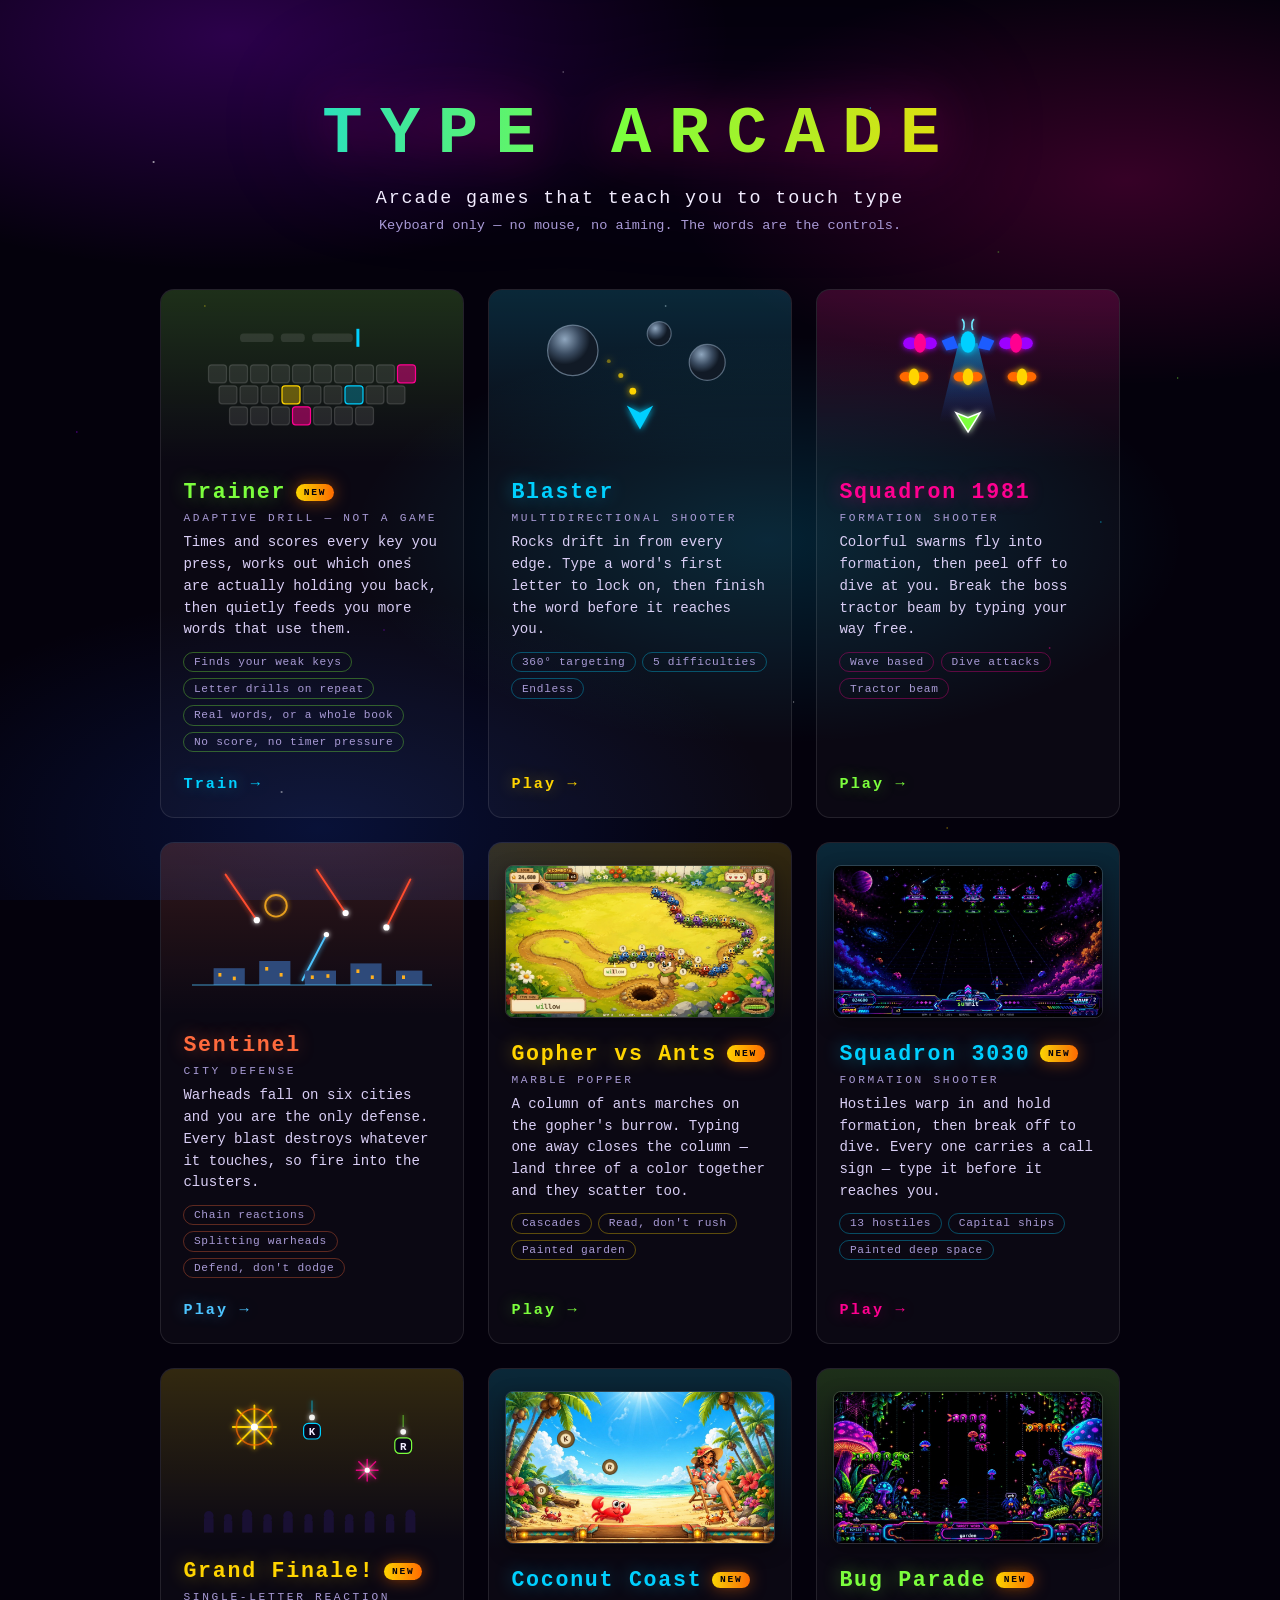
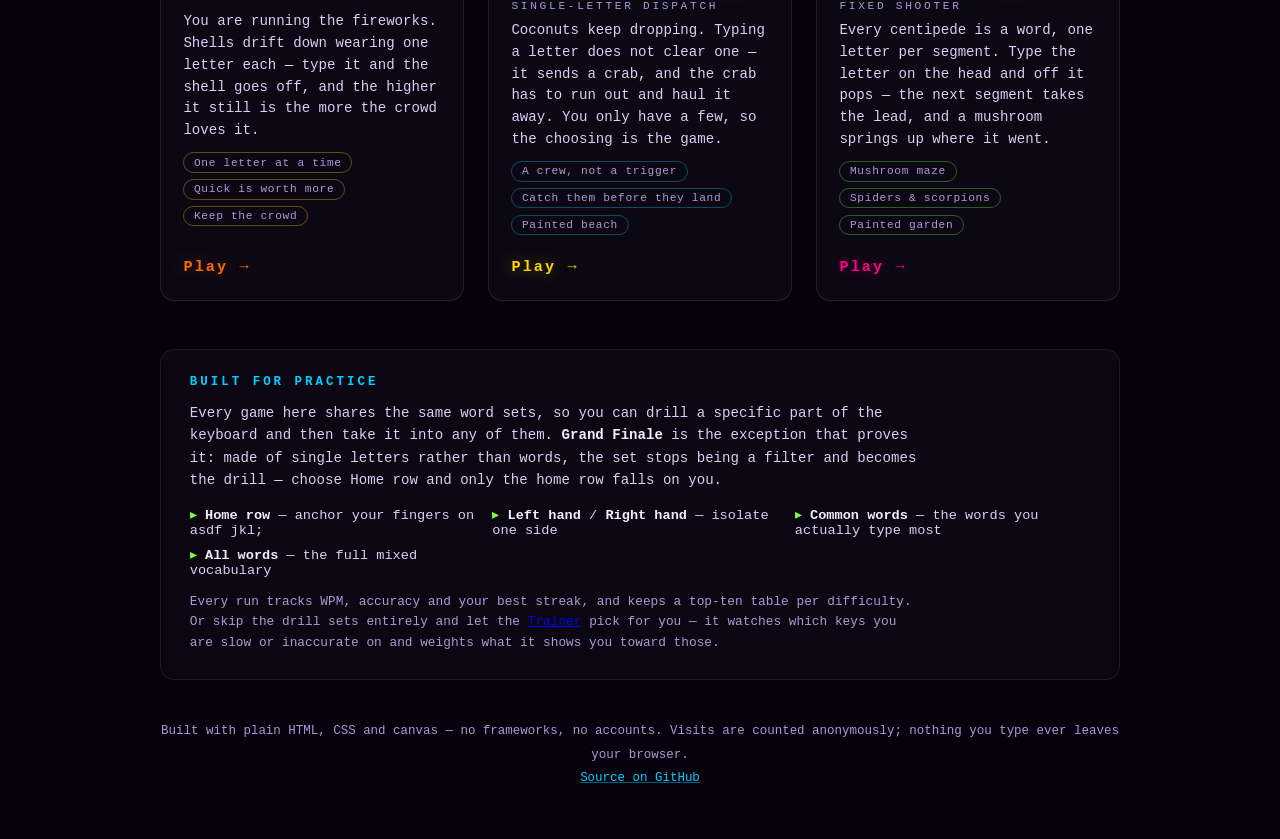
==== commit c99755aa: "Give Coconut Coast a real shelf card Every other painted game shows a frame of play on the arcade pa" ====
--- a/index.html
+++ b/index.html
@@ -360,56 +360,8 @@
 
     <a class="card card-coconut" href="coconut/">
       <div class="art" aria-hidden="true">
-        <!-- A coconut on its way down, a letter on it, and a crab already going -->
-        <svg viewBox="0 0 200 120" role="img">
-          <defs>
-            <linearGradient id="csky" x1="0" y1="0" x2="0" y2="1">
-              <stop offset="0%" stop-color="#4FC3F7"/><stop offset="100%" stop-color="#B3E5FC"/>
-            </linearGradient>
-            <linearGradient id="csand" x1="0" y1="0" x2="0" y2="1">
-              <stop offset="0%" stop-color="#F6D79B"/><stop offset="100%" stop-color="#E8BE72"/>
-            </linearGradient>
-          </defs>
-          <rect x="0" y="0" width="200" height="86" fill="url(#csky)"/>
-          <rect x="0" y="78" width="200" height="10" fill="#26C6DA"/>
-          <rect x="0" y="86" width="200" height="34" fill="url(#csand)"/>
-          <circle cx="150" cy="18" r="13" fill="#FFE082" opacity=".9"/>
-
-          <!-- palms, leaning in from the edges the way the painting does -->
-          <g fill="#6D4C2F">
-            <path d="M20 88 C16 66 14 50 10 34 L18 34 C22 52 24 70 28 88 Z"/>
-            <path d="M180 88 C184 64 186 48 190 30 L182 30 C178 50 176 68 172 88 Z"/>
-          </g>
-          <g fill="#43A047">
-            <path d="M14 34 C0 24 4 12 18 16 C10 20 10 27 14 34 Z"/>
-            <path d="M14 34 C26 18 42 20 44 30 C34 24 22 27 14 34 Z"/>
-            <path d="M186 30 C200 20 196 8 182 12 C190 16 190 23 186 30 Z"/>
-            <path d="M186 30 C174 14 158 16 156 26 C166 20 178 23 186 30 Z"/>
-          </g>
-          <g fill="#8D6E3A">
-            <circle cx="20" cy="38" r="4"/><circle cx="27" cy="41" r="3.4"/>
-            <circle cx="180" cy="34" r="4"/><circle cx="173" cy="37" r="3.4"/>
-          </g>
-
-          <!-- the one you are being asked about -->
-          <g>
-            <circle cx="96" cy="44" r="13" fill="#8D6E3A"/>
-            <circle cx="96" cy="44" r="8.5" fill="#F2DFB8"/>
-            <text x="96" y="48.5" font-family="ui-monospace, Menlo, monospace" font-size="11"
-                  font-weight="bold" text-anchor="middle" fill="#5A3418">K</text>
-          </g>
-          <path d="M96 22 L96 30" stroke="#FFFFFF" stroke-width="2" opacity=".55" stroke-linecap="round"/>
-
-          <!-- one already down, and a crab on its way to it -->
-          <circle cx="140" cy="100" r="8" fill="#8D6E3A"/>
-          <g transform="translate(58,100)">
-            <ellipse cx="0" cy="0" rx="11" ry="8" fill="#E53935"/>
-            <circle cx="-4" cy="-3.5" r="2.6" fill="#FFF"/><circle cx="4" cy="-3.5" r="2.6" fill="#FFF"/>
-            <circle cx="-4" cy="-3.5" r="1.2" fill="#222"/><circle cx="4" cy="-3.5" r="1.2" fill="#222"/>
-            <path d="M-11 -2 L-16 -7 M11 -2 L16 -7" stroke="#E53935" stroke-width="3" stroke-linecap="round"/>
-            <path d="M-8 7 L-11 12 M0 8 L0 13 M8 7 L11 12" stroke="#E53935" stroke-width="2.4" stroke-linecap="round"/>
-          </g>
-        </svg>
+        <!-- A frame of play, rather than a drawing of it -->
+        <img src="coconut/images/card.jpg" alt="" width="960" height="540" loading="lazy">
       </div>
       <div class="body">
         <h2>Coconut Coast <span class="badge">NEW</span></h2>
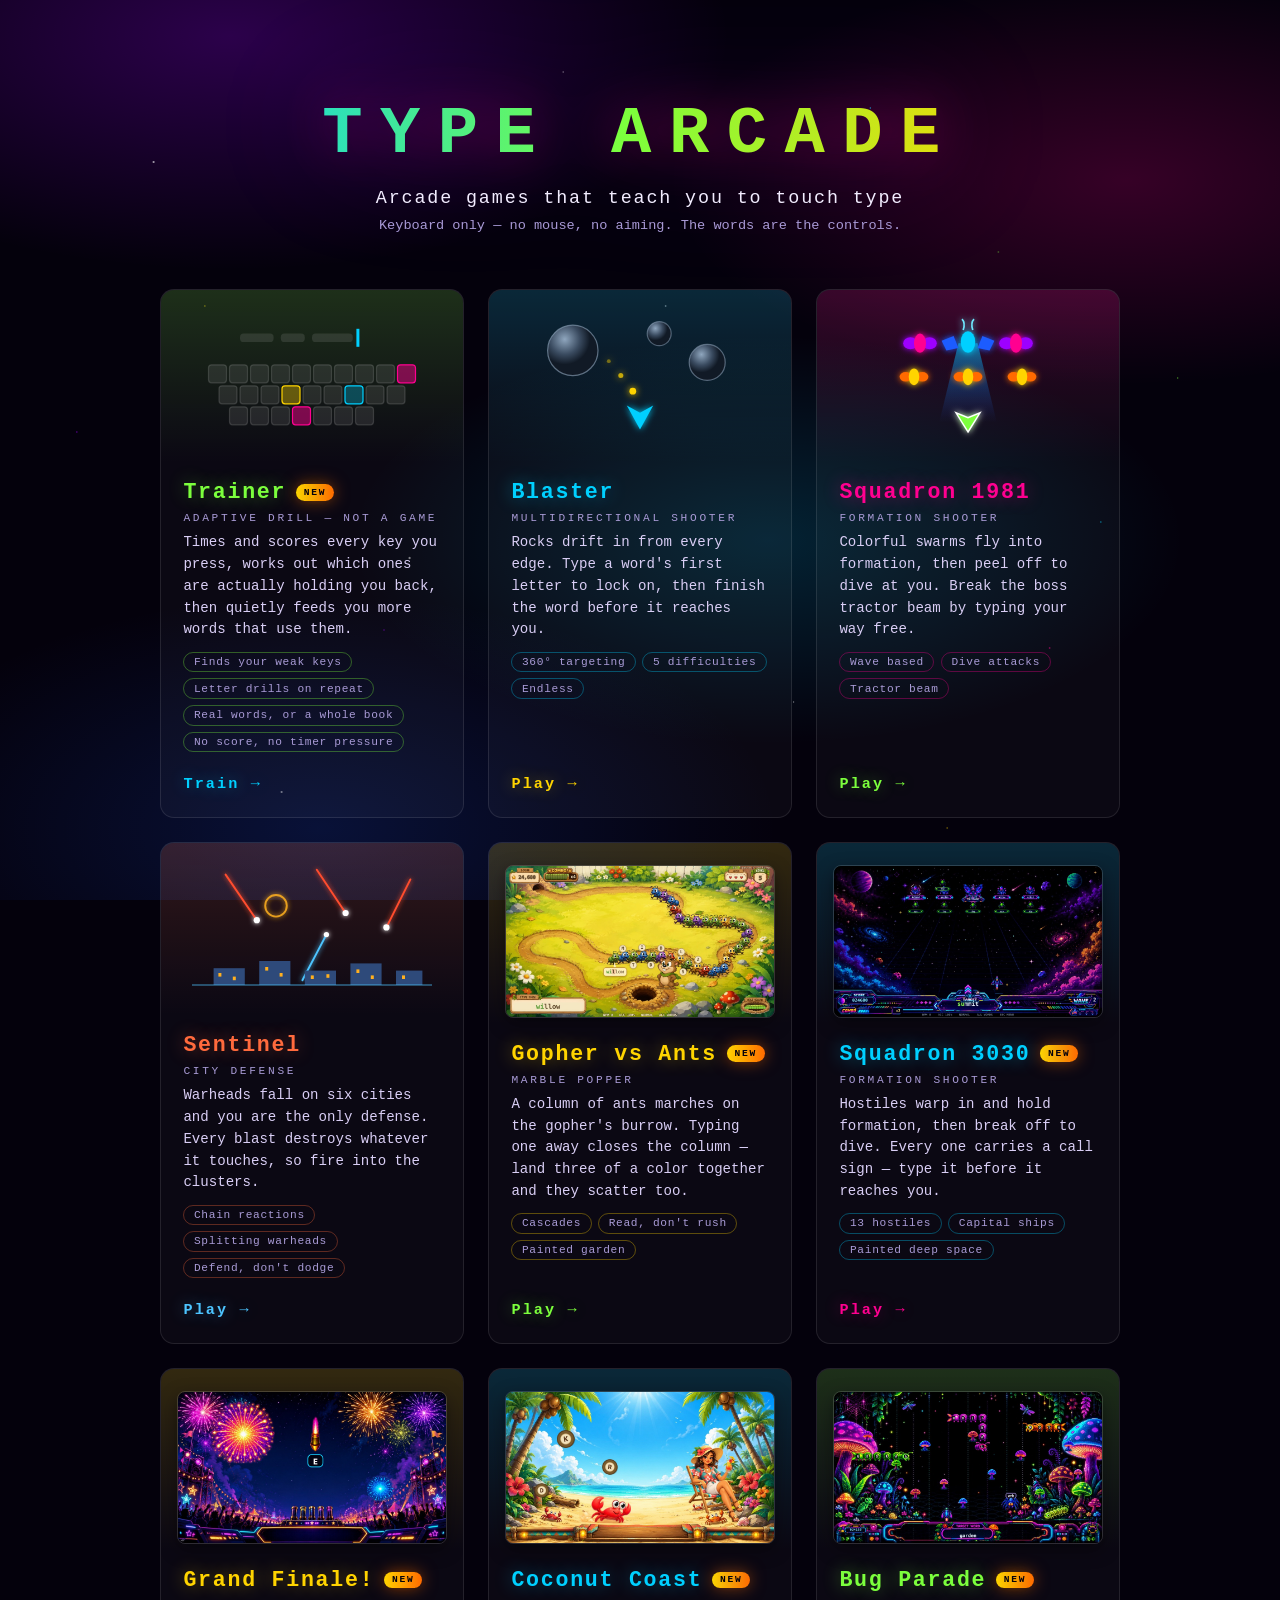
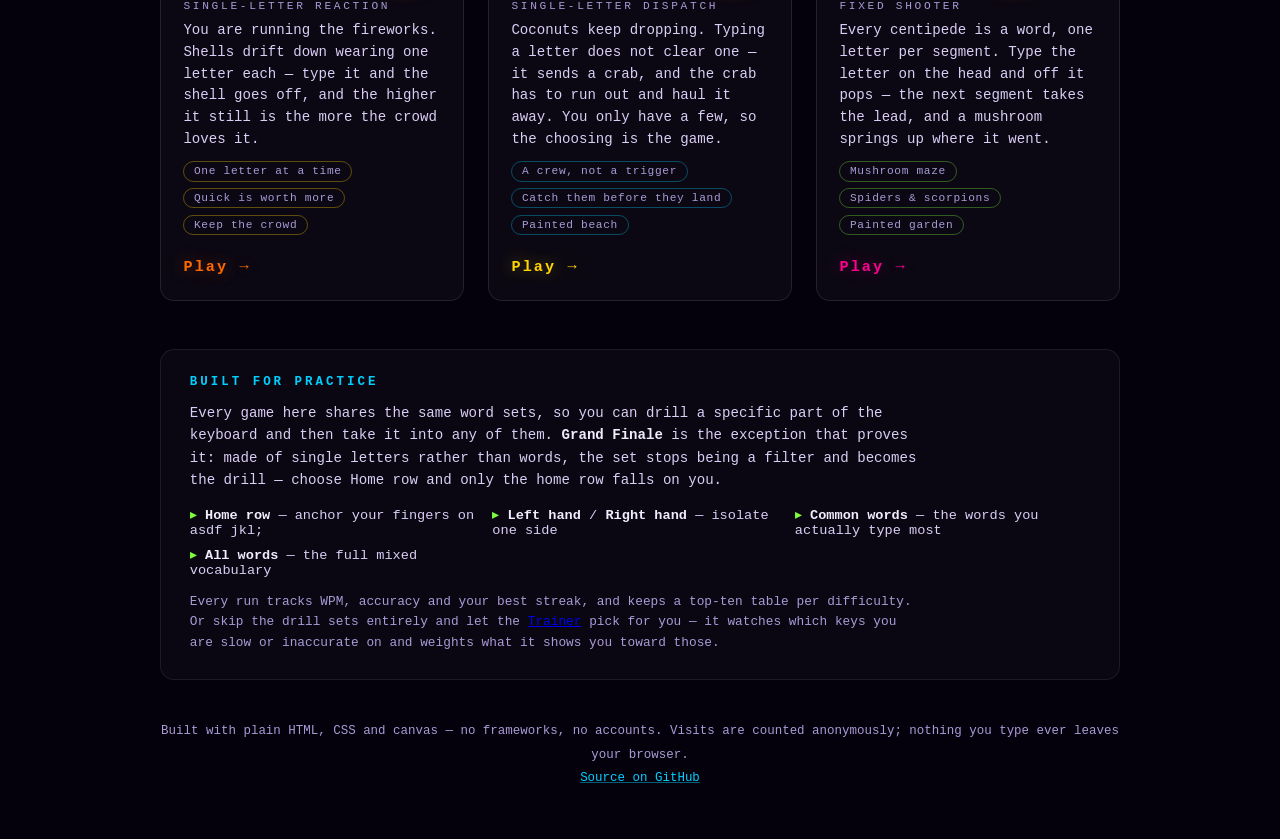
==== commit 8e1ce855: "Give Grand Finale a real shelf card too It was the last painted game still showing art I had drawn b" ====
--- a/index.html
+++ b/index.html
@@ -286,62 +286,8 @@
 
     <a class="card card-finale" href="finale/">
       <div class="art" aria-hidden="true">
-        <!-- One burst high, one low, and the shells still on their way down -->
-        <svg viewBox="0 0 200 120" role="img">
-          <defs>
-            <filter id="fglow" x="-70%" y="-70%" width="240%" height="240%">
-              <feGaussianBlur stdDeviation="2.2" result="b"/>
-              <feMerge><feMergeNode in="b"/><feMergeNode in="SourceGraphic"/></feMerge>
-            </filter>
-          </defs>
-          <g filter="url(#fglow)">
-            <!-- the big one, caught high -->
-            <g stroke="#FFD400" stroke-width="1.5" stroke-linecap="round" opacity=".95">
-              <path d="M52 30 L52 12"/><path d="M52 30 L66 16"/><path d="M52 30 L70 30"/>
-              <path d="M52 30 L66 44"/><path d="M52 30 L52 48"/><path d="M52 30 L38 44"/>
-              <path d="M52 30 L34 30"/><path d="M52 30 L38 16"/>
-            </g>
-            <circle cx="52" cy="30" r="15" fill="none" stroke="#FF6A00" stroke-width="1.3" opacity=".7"/>
-            <circle cx="52" cy="30" r="3" fill="#FFFFFF"/>
-
-            <!-- and a smaller one, taken late and low -->
-            <g stroke="#FF0090" stroke-width="1.2" stroke-linecap="round" opacity=".85">
-              <path d="M146 66 L146 57"/><path d="M146 66 L153 59"/><path d="M146 66 L155 66"/>
-              <path d="M146 66 L153 73"/><path d="M146 66 L146 75"/><path d="M146 66 L139 73"/>
-              <path d="M146 66 L137 66"/><path d="M146 66 L139 59"/>
-            </g>
-            <circle cx="146" cy="66" r="2.2" fill="#FFFFFF"/>
-
-            <!-- shells still falling, each wearing its letter -->
-            <g opacity=".9">
-              <circle cx="100" cy="22" r="2.4" fill="#FFFFFF"/>
-              <path d="M100 8 L100 18" stroke="#00D0FF" stroke-width="1.1" opacity=".55"/>
-              <circle cx="176" cy="34" r="2.4" fill="#FFFFFF"/>
-              <path d="M176 20 L176 30" stroke="#7CFF3D" stroke-width="1.1" opacity=".55"/>
-            </g>
-          </g>
-          <g font-family="ui-monospace, Menlo, monospace" font-size="9" font-weight="bold"
-             text-anchor="middle" fill="#F2ECFF">
-            <rect x="93" y="27" width="14" height="13" rx="4" fill="#0A0518" stroke="#00D0FF" stroke-width="1"/>
-            <text x="100" y="37">K</text>
-            <rect x="169" y="39" width="14" height="13" rx="4" fill="#0A0518" stroke="#7CFF3D" stroke-width="1"/>
-            <text x="176" y="49">R</text>
-          </g>
-          <!-- the crowd, watching -->
-          <g fill="#191033">
-            <circle cx="14" cy="104" r="4"/><rect x="10" y="106" width="8" height="12"/>
-            <circle cx="30" cy="106" r="3.4"/><rect x="26.6" y="108" width="7" height="10"/>
-            <circle cx="46" cy="103" r="4.2"/><rect x="41.8" y="105" width="8.4" height="13"/>
-            <circle cx="63" cy="106" r="3.6"/><rect x="59.4" y="108" width="7.2" height="10"/>
-            <circle cx="80" cy="104" r="4"/><rect x="76" y="106" width="8" height="12"/>
-            <circle cx="97" cy="106" r="3.4"/><rect x="93.6" y="108" width="7" height="10"/>
-            <circle cx="114" cy="103" r="4.2"/><rect x="109.8" y="105" width="8.4" height="13"/>
-            <circle cx="131" cy="106" r="3.6"/><rect x="127.4" y="108" width="7.2" height="10"/>
-            <circle cx="148" cy="104" r="4"/><rect x="144" y="106" width="8" height="12"/>
-            <circle cx="165" cy="106" r="3.4"/><rect x="161.6" y="108" width="7" height="10"/>
-            <circle cx="182" cy="103" r="4.2"/><rect x="177.8" y="105" width="8.4" height="13"/>
-          </g>
-        </svg>
+        <!-- A frame of play, rather than a drawing of it -->
+        <img src="finale/images/card.jpg" alt="" width="960" height="540" loading="lazy">
       </div>
       <div class="body">
         <h2>Grand Finale! <span class="badge">NEW</span></h2>
